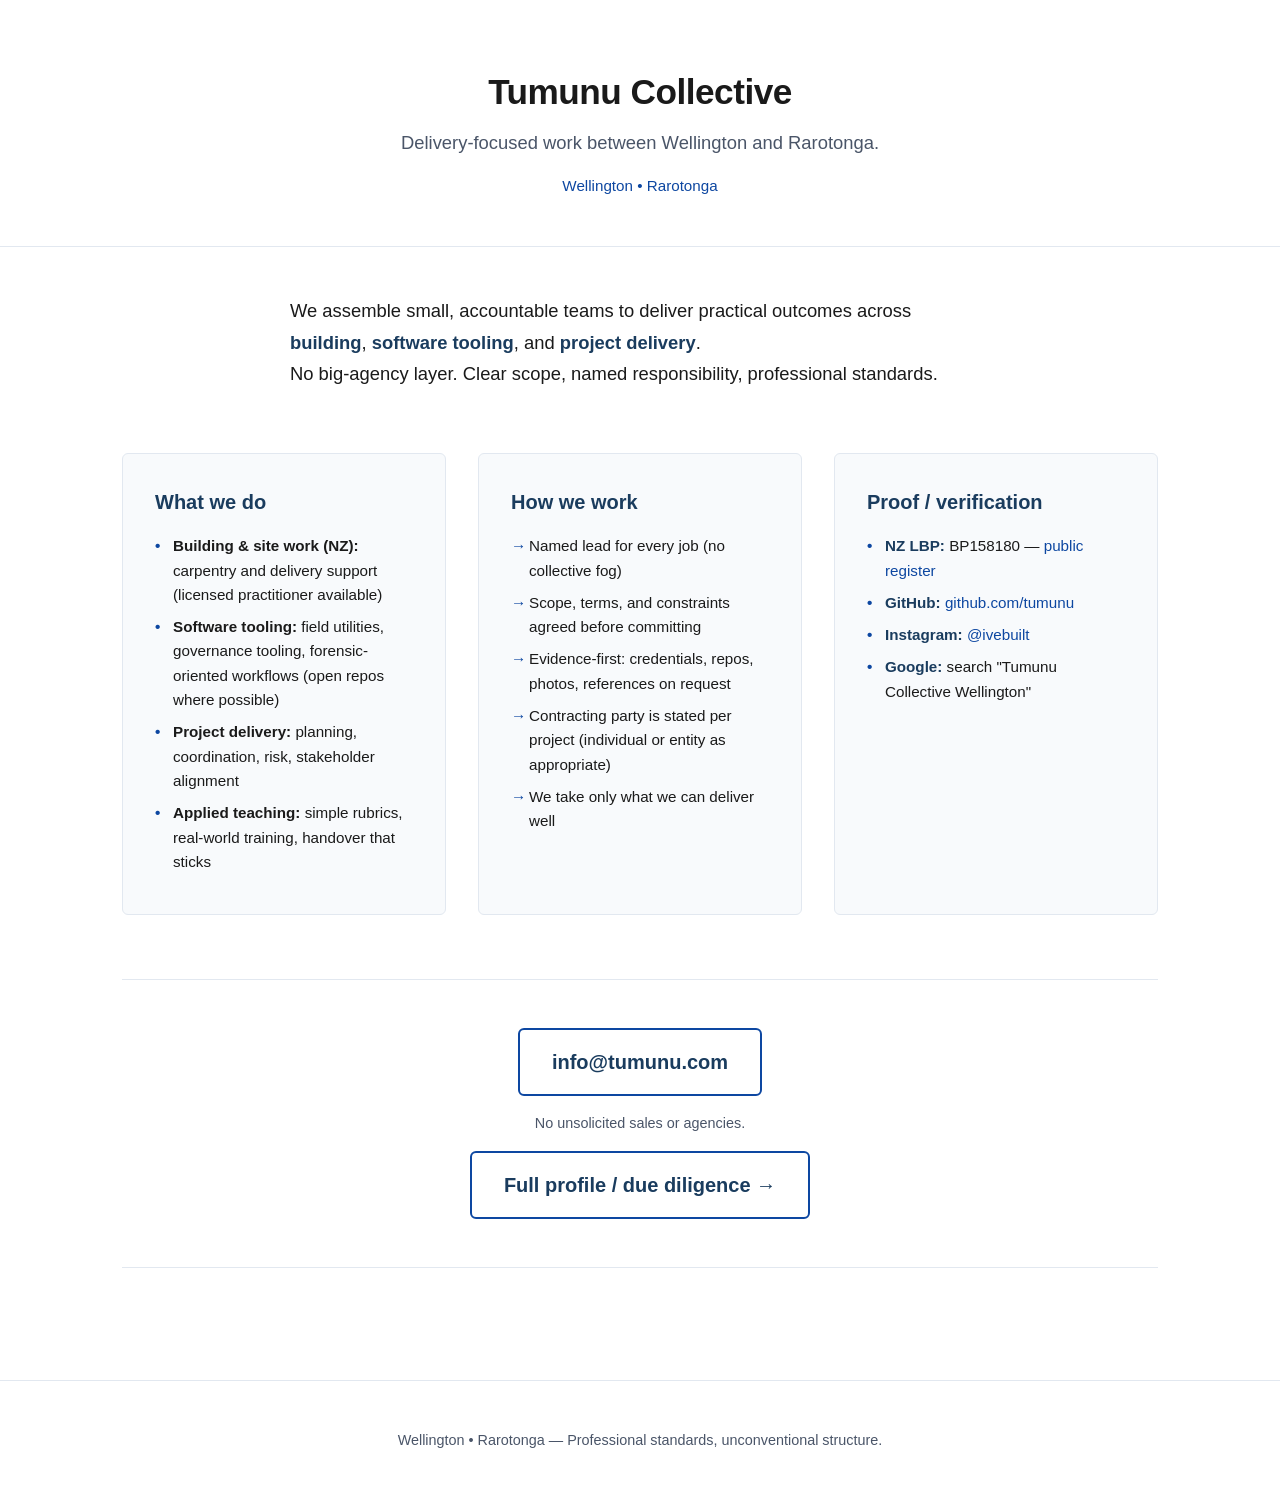
==== index.html @ dd03a4e1 "Update meta descriptions and styles in index.html" ====
<!DOCTYPE html>
<html lang="en">
<head>
    <meta charset="UTF-8">
    <meta name="viewport" content="width=device-width, initial-scale=1.0">
    <meta name="description" content="Tumunu Collective — delivery-focused work between Wellington and Rarotonga. Building, software tooling, project delivery.">
    <meta name="robots" content="index,follow">
    <link rel="canonical" href="https://tumunu.com/">
    <meta property="og:title" content="Tumunu Collective">
    <meta property="og:description" content="Delivery-focused work between Wellington and Rarotonga. Clear scope, named responsibility, professional standards.">
    <meta property="og:site_name" content="Tumunu Collective">
    <meta property="og:type" content="website">
    <meta property="og:url" content="https://tumunu.com/">
    <title>Tumunu Collective</title>
    <style>
        :root {
            --color-bg: #ffffff;
            --color-text: #1a1a1a;
            --color-muted: #4a5568;
            --color-primary: #0d47a1;
            --color-primary-dark: #1a3c5e;
            --color-border: #e2e8f0;
            --color-card: #f8fafc;
            --font-stack: 'Helvetica Neue', Helvetica, Arial, sans-serif;
            --spacing-xs: 0.5rem;
            --spacing-sm: 1rem;
            --spacing-md: 2rem;
            --spacing-lg: 3rem;
            --spacing-xl: 4rem;
            --max-width: 1100px;
            --radius: 6px;
            --shadow-sm: 0 1px 3px rgba(0,0,0,0.08);
        }
        * { box-sizing: border-box; margin: 0; padding: 0; }
        body {
            font-family: var(--font-stack);
            background: var(--color-bg);
            color: var(--color-text);
            line-height: 1.6;
            -webkit-font-smoothing: antialiased;
        }
        a { color: var(--color-primary); text-decoration: none; }
        a:hover { text-decoration: underline; }
        .skip-link {
            position: absolute; left: -9999px; top: auto;
            width: 1px; height: 1px; overflow: hidden;
        }
        .skip-link:focus {
            left: 16px; top: 16px; width: auto; height: auto;
            padding: 10px 12px; background: #fff; color: #000;
            z-index: 9999; border: 2px solid var(--color-primary);
            border-radius: 4px;
        }

        /* Header */
        header {
            padding: var(--spacing-xl) var(--spacing-md) var(--spacing-lg);
            text-align: center;
            border-bottom: 1px solid var(--color-border);
        }
        header h1 {
            font-size: 2.2rem;
            font-weight: 800;
            letter-spacing: -0.5px;
            margin-bottom: var(--spacing-xs);
        }
        header .tagline {
            font-size: 1.15rem;
            color: var(--color-muted);
            max-width: 600px;
            margin: 0 auto;
        }
        header .location {
            display: inline-block;
            margin-top: var(--spacing-sm);
            font-size: 0.95rem;
            color: var(--color-primary);
            font-weight: 500;
        }

        /* Main layout */
        main { max-width: var(--max-width); margin: 0 auto; padding: var(--spacing-lg) var(--spacing-md); }

        /* Hero statement */
        .hero-statement {
            max-width: 700px;
            margin: 0 auto var(--spacing-xl);
            font-size: 1.15rem;
            line-height: 1.7;
            color: var(--color-text);
        }
        .hero-statement strong { color: var(--color-primary-dark); }

        /* Three-column grid */
        .grid {
            display: grid;
            grid-template-columns: repeat(auto-fit, minmax(280px, 1fr));
            gap: var(--spacing-md);
            margin-bottom: var(--spacing-xl);
        }
        .card {
            background: var(--color-card);
            border: 1px solid var(--color-border);
            border-radius: var(--radius);
            padding: var(--spacing-md);
        }
        .card h3 {
            font-size: 1.25rem;
            font-weight: 700;
            margin-bottom: var(--spacing-sm);
            color: var(--color-primary-dark);
        }
        .card ul {
            list-style: none;
            padding: 0;
            margin: 0;
        }
        .card ul li {
            margin: var(--spacing-xs) 0;
            padding-left: 18px;
            position: relative;
            font-size: 0.95rem;
        }
        .card ul li:before {
            content: "•";
            position: absolute;
            left: 0;
            color: var(--color-primary);
            font-weight: 600;
        }
        .card ul.work li:before { content: "→"; }

        /* Contact CTA */
        .contact-cta {
            text-align: center;
            padding: var(--spacing-lg) 0;
            border-top: 1px solid var(--color-border);
            border-bottom: 1px solid var(--color-border);
            margin: var(--spacing-xl) 0;
        }
        .contact-cta a {
            display: inline-block;
            font-size: 1.25rem;
            font-weight: 700;
            color: var(--color-primary-dark);
            padding: var(--spacing-sm) var(--spacing-md);
            border: 2px solid var(--color-primary);
            border-radius: var(--radius);
        }
        .contact-cta a:hover {
            background: var(--color-primary);
            color: white;
            text-decoration: none;
        }
        .contact-note {
            display: block;
            margin-top: var(--spacing-sm);
            font-size: 0.9rem;
            color: var(--color-muted);
        }
        .secondary-cta {
            display: block;
            text-align: center;
            margin-top: var(--spacing-sm);
            font-size: 0.95rem;
        }

        /* Verification list */
        .verify-list {
            list-style: none;
            padding: 0;
            margin: 0;
        }
        .verify-list li {
            margin: var(--spacing-xs) 0;
            font-size: 0.95rem;
        }
        .verify-list strong { color: var(--color-primary-dark); }

        /* Footer */
        footer {
            text-align: center;
            padding: var(--spacing-lg) var(--spacing-md);
            font-size: 0.9rem;
            color: var(--color-muted);
            border-top: 1px solid var(--color-border);
        }

        /* Responsive */
        @media (max-width: 768px) {
            header h1 { font-size: 1.8rem; }
            header .tagline { font-size: 1.05rem; }
            .hero-statement { font-size: 1.05rem; }
            .grid { grid-template-columns: 1fr; }
        }
    </style>
</head>
<body>
    <a class="skip-link" href="#main">Skip to content</a>

    <header>
        <h1>Tumunu Collective</h1>
        <p class="tagline">Delivery-focused work between Wellington and Rarotonga.</p>
        <span class="location">Wellington • Rarotonga</span>
    </header>

    <main id="main">
        <p class="hero-statement">
            We assemble small, accountable teams to deliver practical outcomes across <strong>building</strong>, <strong>software tooling</strong>, and <strong>project delivery</strong>.<br>
            No big-agency layer. Clear scope, named responsibility, professional standards.
        </p>

        <div class="grid">
            <!-- What we do -->
            <div class="card">
                <h3>What we do</h3>
                <ul>
                    <li><strong>Building & site work (NZ):</strong> carpentry and delivery support (licensed practitioner available)</li>
                    <li><strong>Software tooling:</strong> field utilities, governance tooling, forensic-oriented workflows (open repos where possible)</li>
                    <li><strong>Project delivery:</strong> planning, coordination, risk, stakeholder alignment</li>
                    <li><strong>Applied teaching:</strong> simple rubrics, real-world training, handover that sticks</li>
                </ul>
            </div>

            <!-- How we work -->
            <div class="card">
                <h3>How we work</h3>
                <ul class="work">
                    <li>Named lead for every job (no collective fog)</li>
                    <li>Scope, terms, and constraints agreed before committing</li>
                    <li>Evidence-first: credentials, repos, photos, references on request</li>
                    <li>Contracting party is stated per project (individual or entity as appropriate)</li>
                    <li>We take only what we can deliver well</li>
                </ul>
            </div>

            <!-- Proof & contact -->
            <div class="card">
                <h3>Proof / verification</h3>
                <ul class="verify-list">
                    <li><strong>NZ LBP:</strong> BP158180 — <a href="https://kete-lbp.mbie.govt.nz/advanced-building-practitioner-search/" target="_blank" rel="noopener">public register</a></li>
                    <li><strong>GitHub:</strong> <a href="https://github.com/tumunu" target="_blank" rel="noopener">github.com/tumunu</a></li>
                    <li><strong>Instagram:</strong> <a href="https://www.instagram.com/ivebuilt/" target="_blank" rel="noopener">@ivebuilt</a></li>
                    <li><strong>Google:</strong> search "Tumunu Collective Wellington"</li>
                </ul>
            </div>
        </div>

        <div class="contact-cta">
            <a href="mailto:info@tumunu.com">info@tumunu.com</a>
            <span class="contact-note">No unsolicited sales or agencies.</span>
            <a href="/about.html" class="secondary-cta">Full profile / due diligence →</a>
        </div>
    </main>

    <footer>
        Wellington • Rarotonga — Professional standards, unconventional structure.
    </footer>

    <script>
        // Smooth scroll for anchor links
        document.querySelectorAll('a[href^="#"]').forEach(anchor => {
            anchor.addEventListener('click', function(e) {
                const target = document.querySelector(this.getAttribute('href'));
                if (target) {
                    e.preventDefault();
                    target.scrollIntoView({ behavior: 'smooth', block: 'start' });
                }
            });
        });
    </script>
</body>
</html>
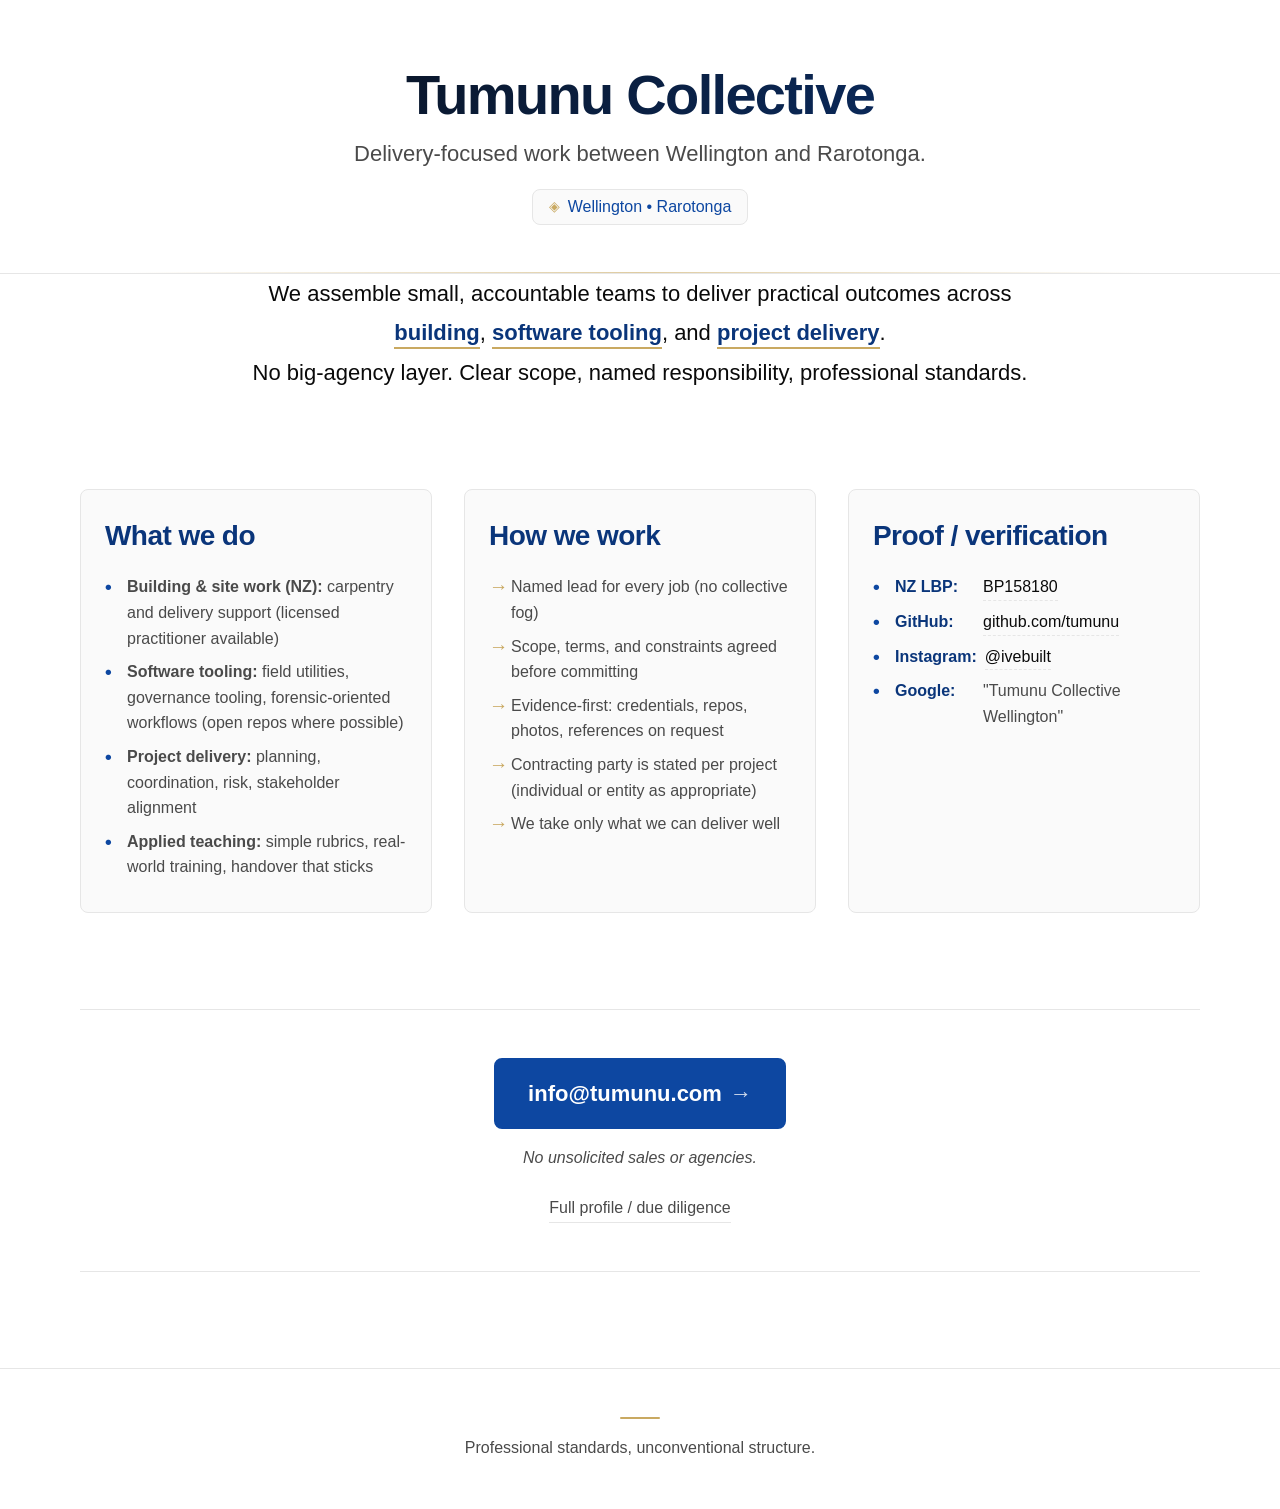
==== commit 6df91acc: "Refactor index.html for styling and accessibility Updated meta tags, CSS variables, and HTML structu" ====
--- a/index.html
+++ b/index.html
@@ -3,112 +3,206 @@
 <head>
     <meta charset="UTF-8">
     <meta name="viewport" content="width=device-width, initial-scale=1.0">
-    <meta name="description" content="Tumunu Collective — delivery-focused work between Wellington and Rarotonga. Building, software tooling, project delivery.">
-    <meta name="robots" content="index,follow">
-    <link rel="canonical" href="https://tumunu.com/">
-    <meta property="og:title" content="Tumunu Collective">
-    <meta property="og:description" content="Delivery-focused work between Wellington and Rarotonga. Clear scope, named responsibility, professional standards.">
-    <meta property="og:site_name" content="Tumunu Collective">
-    <meta property="og:type" content="website">
-    <meta property="og:url" content="https://tumunu.com/">
+    <meta name="description" content="Tumunu Collective — delivery-focused work between Wellington and Rarotonga.">
     <title>Tumunu Collective</title>
     <style>
+        /* --- PREMIUM CSS VARIABLES --- */
         :root {
+            /* Color system */
             --color-bg: #ffffff;
-            --color-text: #1a1a1a;
-            --color-muted: #4a5568;
+            --color-text: #0a0a0a;
+            --color-muted: #4a4a4a;
             --color-primary: #0d47a1;
-            --color-primary-dark: #1a3c5e;
-            --color-border: #e2e8f0;
-            --color-card: #f8fafc;
-            --font-stack: 'Helvetica Neue', Helvetica, Arial, sans-serif;
-            --spacing-xs: 0.5rem;
-            --spacing-sm: 1rem;
-            --spacing-md: 2rem;
-            --spacing-lg: 3rem;
-            --spacing-xl: 4rem;
-            --max-width: 1100px;
-            --radius: 6px;
-            --shadow-sm: 0 1px 3px rgba(0,0,0,0.08);
-        }
-        * { box-sizing: border-box; margin: 0; padding: 0; }
+            --color-primary-dark: #0a357a;
+            --color-border: #e6e6e6;
+            --color-card: #fafafa;
+            --color-accent: #c9a961; /* Subtle gold for premium accent */
+            
+            /* Typography */
+            --font-sans: -apple-system, BlinkMacSystemFont, 'Segoe UI', Roboto, 'Helvetica Neue', Arial, sans-serif;
+            --font-mono: 'SF Mono', 'Menlo', 'Monaco', 'Courier New', monospace;
+            --text-xs: clamp(0.75rem, 0.7rem + 0.25vw, 0.875rem);
+            --text-sm: clamp(0.875rem, 0.8rem + 0.375vw, 1rem);
+            --text-base: clamp(1rem, 0.9rem + 0.5vw, 1.125rem);
+            --text-lg: clamp(1.125rem, 1rem + 0.75vw, 1.375rem);
+            --text-xl: clamp(1.375rem, 1.2rem + 1vw, 1.75rem);
+            --text-2xl: clamp(1.75rem, 1.5rem + 1.5vw, 2.5rem);
+            --text-3xl: clamp(2.5rem, 2rem + 2.5vw, 3.5rem);
+            --leading-tight: 1.1;
+            --leading-base: 1.6;
+            --leading-loose: 1.8;
+            
+            /* Spacing & layout */
+            --space-1: 0.25rem;
+            --space-2: 0.5rem;
+            --space-3: 1rem;
+            --space-4: 1.5rem;
+            --space-5: 2rem;
+            --space-6: 3rem;
+            --space-7: 4rem;
+            --space-8: 6rem;
+            --container: min(90vw, 1200px);
+            --radius-sm: 4px;
+            --radius-md: 8px;
+            --radius-lg: 16px;
+            
+            /* Motion */
+            --ease-out: cubic-bezier(0.215, 0.61, 0.355, 1);
+            --duration-fast: 150ms;
+            --duration-base: 300ms;
+            
+            /* Shadows */
+            --shadow-sm: 0 1px 2px rgba(0,0,0,0.04);
+            --shadow-md: 0 4px 12px rgba(0,0,0,0.06);
+            --shadow-lg: 0 12px 32px rgba(0,0,0,0.08);
+        }
+
+        /* --- RESET & BASE --- */
+        *, *::before, *::after { box-sizing: border-box; margin: 0; padding: 0; }
+        html { scroll-behavior: smooth; }
         body {
-            font-family: var(--font-stack);
+            font-family: var(--font-sans);
             background: var(--color-bg);
             color: var(--color-text);
-            line-height: 1.6;
+            font-size: var(--text-base);
+            line-height: var(--leading-base);
             -webkit-font-smoothing: antialiased;
-        }
-        a { color: var(--color-primary); text-decoration: none; }
-        a:hover { text-decoration: underline; }
+            -moz-osx-font-smoothing: grayscale;
+            text-rendering: optimizeLegibility;
+        }
+        ::selection { background: var(--color-primary); color: white; }
+        a { color: var(--color-primary); text-decoration: none; transition: color var(--duration-fast) var(--ease-out); }
+        a:hover { color: var(--color-primary-dark); }
+        img { max-width: 100%; height: auto; display: block; }
+
+        /* --- ACCESSIBILITY --- */
         .skip-link {
             position: absolute; left: -9999px; top: auto;
             width: 1px; height: 1px; overflow: hidden;
         }
         .skip-link:focus {
-            left: 16px; top: 16px; width: auto; height: auto;
-            padding: 10px 12px; background: #fff; color: #000;
-            z-index: 9999; border: 2px solid var(--color-primary);
-            border-radius: 4px;
-        }
-
-        /* Header */
-        header {
-            padding: var(--spacing-xl) var(--spacing-md) var(--spacing-lg);
+            left: var(--space-3); top: var(--space-3);
+            width: auto; height: auto;
+            padding: var(--space-2) var(--space-3);
+            background: var(--color-text); color: var(--color-bg);
+            z-index: 9999; border-radius: var(--radius-sm);
+            font-weight: 600;
+        }
+
+        /* --- HEADER / HERO --- */
+        .site-header {
+            padding: var(--space-7) var(--space-3) var(--space-6);
             text-align: center;
             border-bottom: 1px solid var(--color-border);
-        }
-        header h1 {
-            font-size: 2.2rem;
+            position: relative;
+            overflow: hidden;
+        }
+        .site-header::after {
+            content: "";
+            position: absolute;
+            bottom: 0; left: 50%;
+            transform: translateX(-50%);
+            width: 80%; height: 1px;
+            background: linear-gradient(90deg, transparent, var(--color-accent), transparent);
+            opacity: 0.6;
+        }
+        .brand-name {
+            font-size: var(--text-3xl);
             font-weight: 800;
-            letter-spacing: -0.5px;
-            margin-bottom: var(--spacing-xs);
-        }
-        header .tagline {
-            font-size: 1.15rem;
+            letter-spacing: -0.03em;
+            line-height: var(--leading-tight);
+            margin-bottom: var(--space-2);
+            background: linear-gradient(135deg, var(--color-text) 0%, var(--color-primary-dark) 100%);
+            -webkit-background-clip: text;
+            -webkit-text-fill-color: transparent;
+            background-clip: text;
+        }
+        .brand-tagline {
+            font-size: var(--text-lg);
             color: var(--color-muted);
-            max-width: 600px;
+            max-width: 54ch;
+            margin: 0 auto var(--space-3);
+            line-height: var(--leading-loose);
+        }
+        .brand-location {
+            display: inline-flex;
+            align-items: center;
+            gap: var(--space-2);
+            font-size: var(--text-sm);
+            font-weight: 500;
+            color: var(--color-primary);
+            padding: var(--space-1) var(--space-3);
+            background: var(--color-card);
+            border: 1px solid var(--color-border);
+            border-radius: var(--radius-md);
+        }
+        .brand-location::before {
+            content: "◈";
+            color: var(--color-accent);
+            font-size: 0.9em;
+        }
+
+        /* --- MAIN CONTENT --- */
+        .container {
+            max-width: var(--container);
             margin: 0 auto;
-        }
-        header .location {
-            display: inline-block;
-            margin-top: var(--spacing-sm);
-            font-size: 0.95rem;
-            color: var(--color-primary);
-            font-weight: 500;
-        }
-
-        /* Main layout */
-        main { max-width: var(--max-width); margin: 0 auto; padding: var(--spacing-lg) var(--spacing-md); }
+            padding: 0 var(--space-3);
+        }
+        main { padding: var(--space-7) 0; }
 
         /* Hero statement */
         .hero-statement {
-            max-width: 700px;
-            margin: 0 auto var(--spacing-xl);
-            font-size: 1.15rem;
-            line-height: 1.7;
+            max-width: 65ch;
+            margin: 0 auto var(--space-8);
+            font-size: var(--text-lg);
+            line-height: var(--leading-loose);
+            text-align: center;
             color: var(--color-text);
         }
-        .hero-statement strong { color: var(--color-primary-dark); }
+        .hero-statement strong {
+            color: var(--color-primary-dark);
+            font-weight: 700;
+            border-bottom: 2px solid var(--color-accent);
+            padding-bottom: 2px;
+        }
 
         /* Three-column grid */
         .grid {
             display: grid;
             grid-template-columns: repeat(auto-fit, minmax(280px, 1fr));
-            gap: var(--spacing-md);
-            margin-bottom: var(--spacing-xl);
+            gap: var(--space-5);
+            margin-bottom: var(--space-8);
         }
         .card {
             background: var(--color-card);
             border: 1px solid var(--color-border);
-            border-radius: var(--radius);
-            padding: var(--spacing-md);
-        }
+            border-radius: var(--radius-md);
+            padding: var(--space-4);
+            transition: transform var(--duration-base) var(--ease-out), box-shadow var(--duration-base) var(--ease-out);
+            position: relative;
+            overflow: hidden;
+        }
+        .card::before {
+            content: "";
+            position: absolute;
+            top: 0; left: 0; right: 0;
+            height: 3px;
+            background: linear-gradient(90deg, var(--color-primary), var(--color-accent));
+            opacity: 0;
+            transition: opacity var(--duration-fast) var(--ease-out);
+        }
+        .card:hover {
+            transform: translateY(-4px);
+            box-shadow: var(--shadow-lg);
+            border-color: var(--color-primary);
+        }
+        .card:hover::before { opacity: 1; }
         .card h3 {
-            font-size: 1.25rem;
+            font-size: var(--text-xl);
             font-weight: 700;
-            margin-bottom: var(--spacing-sm);
+            margin-bottom: var(--space-3);
             color: var(--color-primary-dark);
+            letter-spacing: -0.02em;
         }
         .card ul {
             list-style: none;
@@ -116,10 +210,11 @@
             margin: 0;
         }
         .card ul li {
-            margin: var(--spacing-xs) 0;
-            padding-left: 18px;
+            margin: var(--space-2) 0;
+            padding-left: 22px;
             position: relative;
-            font-size: 0.95rem;
+            font-size: var(--text-sm);
+            color: var(--color-muted);
         }
         .card ul li:before {
             content: "•";
@@ -127,43 +222,10 @@
             left: 0;
             color: var(--color-primary);
             font-weight: 600;
-        }
-        .card ul.work li:before { content: "→"; }
-
-        /* Contact CTA */
-        .contact-cta {
-            text-align: center;
-            padding: var(--spacing-lg) 0;
-            border-top: 1px solid var(--color-border);
-            border-bottom: 1px solid var(--color-border);
-            margin: var(--spacing-xl) 0;
-        }
-        .contact-cta a {
-            display: inline-block;
-            font-size: 1.25rem;
-            font-weight: 700;
-            color: var(--color-primary-dark);
-            padding: var(--spacing-sm) var(--spacing-md);
-            border: 2px solid var(--color-primary);
-            border-radius: var(--radius);
-        }
-        .contact-cta a:hover {
-            background: var(--color-primary);
-            color: white;
-            text-decoration: none;
-        }
-        .contact-note {
-            display: block;
-            margin-top: var(--spacing-sm);
-            font-size: 0.9rem;
-            color: var(--color-muted);
-        }
-        .secondary-cta {
-            display: block;
-            text-align: center;
-            margin-top: var(--spacing-sm);
-            font-size: 0.95rem;
-        }
+            font-size: 1.2em;
+            top: -2px;
+        }
+        .card ul.work li:before { content: "→"; color: var(--color-accent); }
 
         /* Verification list */
         .verify-list {
@@ -172,39 +234,134 @@
             margin: 0;
         }
         .verify-list li {
-            margin: var(--spacing-xs) 0;
-            font-size: 0.95rem;
-        }
-        .verify-list strong { color: var(--color-primary-dark); }
+            margin: var(--space-2) 0;
+            font-size: var(--text-sm);
+            display: flex;
+            align-items: baseline;
+            gap: var(--space-2);
+        }
+        .verify-list strong {
+            color: var(--color-primary-dark);
+            font-weight: 600;
+            min-width: 80px;
+        }
+        .verify-list a {
+            color: var(--color-text);
+            border-bottom: 1px dashed var(--color-border);
+        }
+        .verify-list a:hover {
+            border-bottom-style: solid;
+            color: var(--color-primary);
+        }
+
+        /* Contact CTA */
+        .contact-cta {
+            text-align: center;
+            padding: var(--space-6) 0;
+            border-top: 1px solid var(--color-border);
+            border-bottom: 1px solid var(--color-border);
+            margin: var(--space-8) 0;
+        }
+        .contact-cta a.primary {
+            display: inline-flex;
+            align-items: center;
+            gap: var(--space-2);
+            font-size: var(--text-lg);
+            font-weight: 700;
+            color: var(--color-bg);
+            background: var(--color-primary);
+            padding: var(--space-3) var(--space-5);
+            border-radius: var(--radius-md);
+            border: 2px solid var(--color-primary);
+            transition: all var(--duration-base) var(--ease-out);
+        }
+        .contact-cta a.primary:hover {
+            background: var(--color-primary-dark);
+            border-color: var(--color-primary-dark);
+            transform: translateY(-2px);
+            box-shadow: var(--shadow-md);
+            text-decoration: none;
+        }
+        .contact-cta a.primary::after {
+            content: "→";
+            font-weight: 300;
+            opacity: 0.8;
+            transition: transform var(--duration-fast) var(--ease-out);
+        }
+        .contact-cta a.primary:hover::after {
+            transform: translateX(4px);
+        }
+        .contact-note {
+            display: block;
+            margin-top: var(--space-3);
+            font-size: var(--text-sm);
+            color: var(--color-muted);
+            font-style: italic;
+        }
+        .secondary-cta {
+            display: inline-block;
+            margin-top: var(--space-4);
+            font-size: var(--text-sm);
+            color: var(--color-muted);
+            border-bottom: 1px solid var(--color-border);
+            padding-bottom: 2px;
+            transition: all var(--duration-fast) var(--ease-out);
+        }
+        .secondary-cta:hover {
+            color: var(--color-primary);
+            border-bottom-color: var(--color-primary);
+        }
 
         /* Footer */
-        footer {
+        .site-footer {
             text-align: center;
-            padding: var(--spacing-lg) var(--spacing-md);
-            font-size: 0.9rem;
+            padding: var(--space-6) var(--space-3);
+            font-size: var(--text-sm);
             color: var(--color-muted);
             border-top: 1px solid var(--color-border);
         }
-
-        /* Responsive */
+        .site-footer::before {
+            content: "";
+            display: block;
+            width: 40px; height: 2px;
+            background: var(--color-accent);
+            margin: 0 auto var(--space-3);
+            border-radius: 1px;
+        }
+
+        /* --- RESPONSIVE REFINEMENTS --- */
         @media (max-width: 768px) {
-            header h1 { font-size: 1.8rem; }
-            header .tagline { font-size: 1.05rem; }
-            .hero-statement { font-size: 1.05rem; }
+            :root {
+                --text-3xl: clamp(2rem, 1.8rem + 1vw, 2.75rem);
+                --text-2xl: clamp(1.5rem, 1.3rem + 1vw, 2rem);
+            }
+            .brand-name { font-size: var(--text-2xl); }
+            .hero-statement { font-size: var(--text-base); }
             .grid { grid-template-columns: 1fr; }
+            .card { padding: var(--space-3); }
+        }
+
+        /* --- REDUCED MOTION --- */
+        @media (prefers-reduced-motion: reduce) {
+            *, *::before, *::after {
+                animation-duration: 0.01ms !important;
+                animation-iteration-count: 1 !important;
+                transition-duration: 0.01ms !important;
+            }
+            html { scroll-behavior: auto; }
         }
     </style>
 </head>
 <body>
     <a class="skip-link" href="#main">Skip to content</a>
 
-    <header>
-        <h1>Tumunu Collective</h1>
-        <p class="tagline">Delivery-focused work between Wellington and Rarotonga.</p>
-        <span class="location">Wellington • Rarotonga</span>
+    <header class="site-header">
+        <h1 class="brand-name">Tumunu Collective</h1>
+        <p class="brand-tagline">Delivery-focused work between Wellington and Rarotonga.</p>
+        <span class="brand-location">Wellington • Rarotonga</span>
     </header>
 
-    <main id="main">
+    <main id="main" class="container">
         <p class="hero-statement">
             We assemble small, accountable teams to deliver practical outcomes across <strong>building</strong>, <strong>software tooling</strong>, and <strong>project delivery</strong>.<br>
             No big-agency layer. Clear scope, named responsibility, professional standards.
@@ -212,7 +369,7 @@
 
         <div class="grid">
             <!-- What we do -->
-            <div class="card">
+            <article class="card">
                 <h3>What we do</h3>
                 <ul>
                     <li><strong>Building & site work (NZ):</strong> carpentry and delivery support (licensed practitioner available)</li>
@@ -220,10 +377,10 @@
                     <li><strong>Project delivery:</strong> planning, coordination, risk, stakeholder alignment</li>
                     <li><strong>Applied teaching:</strong> simple rubrics, real-world training, handover that sticks</li>
                 </ul>
-            </div>
+            </article>
 
             <!-- How we work -->
-            <div class="card">
+            <article class="card">
                 <h3>How we work</h3>
                 <ul class="work">
                     <li>Named lead for every job (no collective fog)</li>
@@ -232,39 +389,41 @@
                     <li>Contracting party is stated per project (individual or entity as appropriate)</li>
                     <li>We take only what we can deliver well</li>
                 </ul>
-            </div>
+            </article>
 
             <!-- Proof & contact -->
-            <div class="card">
+            <article class="card">
                 <h3>Proof / verification</h3>
                 <ul class="verify-list">
-                    <li><strong>NZ LBP:</strong> BP158180 — <a href="https://kete-lbp.mbie.govt.nz/advanced-building-practitioner-search/" target="_blank" rel="noopener">public register</a></li>
+                    <li><strong>NZ LBP:</strong> <a href="https://kete-lbp.mbie.govt.nz/advanced-building-practitioner-search/" target="_blank" rel="noopener">BP158180</a></li>
                     <li><strong>GitHub:</strong> <a href="https://github.com/tumunu" target="_blank" rel="noopener">github.com/tumunu</a></li>
                     <li><strong>Instagram:</strong> <a href="https://www.instagram.com/ivebuilt/" target="_blank" rel="noopener">@ivebuilt</a></li>
-                    <li><strong>Google:</strong> search "Tumunu Collective Wellington"</li>
+                    <li><strong>Google:</strong> "Tumunu Collective Wellington"</li>
                 </ul>
-            </div>
+            </article>
         </div>
 
         <div class="contact-cta">
-            <a href="mailto:info@tumunu.com">info@tumunu.com</a>
+            <a href="mailto:info@tumunu.com" class="primary">info@tumunu.com</a>
             <span class="contact-note">No unsolicited sales or agencies.</span>
-            <a href="/about.html" class="secondary-cta">Full profile / due diligence →</a>
+            <a href="/about.html" class="secondary-cta">Full profile / due diligence</a>
         </div>
     </main>
 
-    <footer>
-        Wellington • Rarotonga — Professional standards, unconventional structure.
+    <footer class="site-footer">
+        Professional standards, unconventional structure.
     </footer>
 
     <script>
-        // Smooth scroll for anchor links
+        // Smooth scroll + focus management
         document.querySelectorAll('a[href^="#"]').forEach(anchor => {
             anchor.addEventListener('click', function(e) {
                 const target = document.querySelector(this.getAttribute('href'));
                 if (target) {
                     e.preventDefault();
                     target.scrollIntoView({ behavior: 'smooth', block: 'start' });
+                    target.setAttribute('tabindex', '-1');
+                    target.focus();
                 }
             });
         });
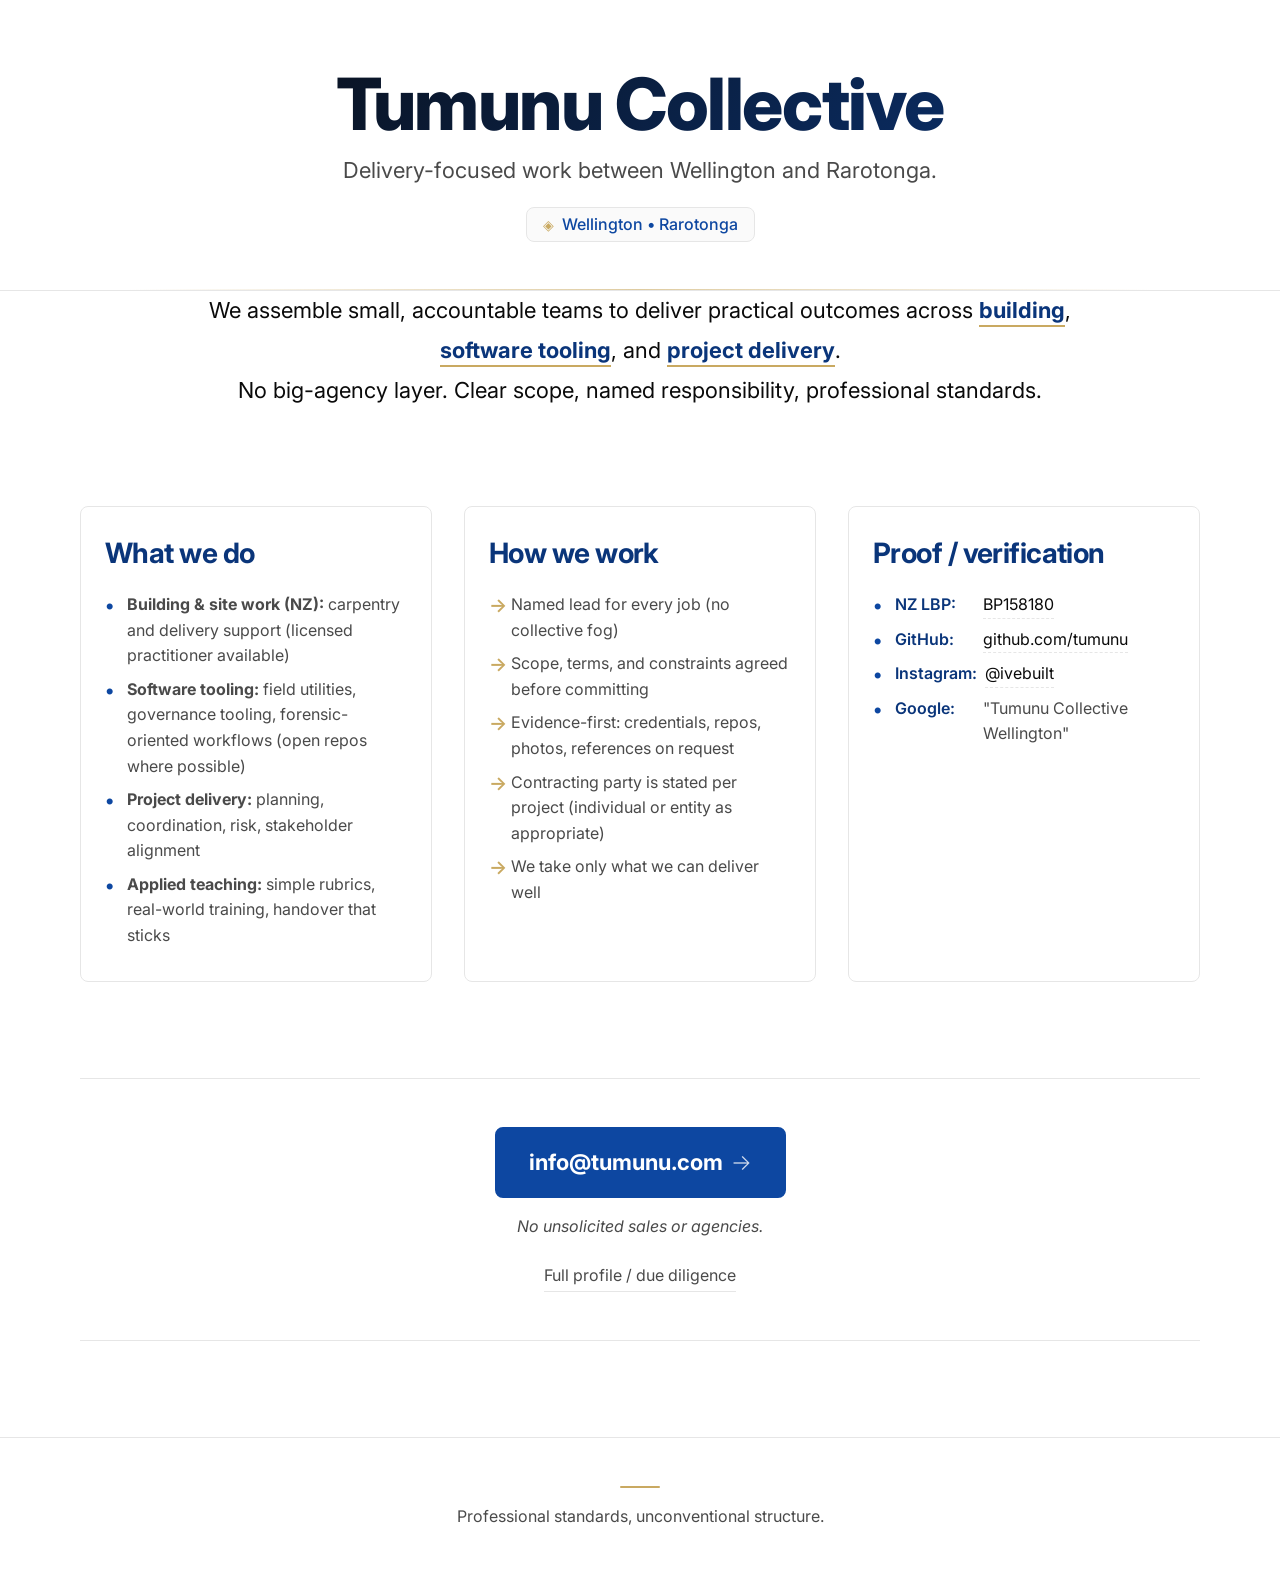
==== commit 976a80bc: "Enhance index.html with meta tags and styles" ====
--- a/index.html
+++ b/index.html
@@ -3,24 +3,42 @@
 <head>
     <meta charset="UTF-8">
     <meta name="viewport" content="width=device-width, initial-scale=1.0">
-    <meta name="description" content="Tumunu Collective — delivery-focused work between Wellington and Rarotonga.">
+    <meta name="description" content="Tumunu Collective — delivery-focused work between Wellington and Rarotonga. Building, software tooling, project delivery.">
+    <meta name="robots" content="index,follow">
+    <link rel="canonical" href="https://tumunu.com/">
+    <meta property="og:title" content="Tumunu Collective">
+    <meta property="og:description" content="Clear scope. Clean delivery. Professional standards, unconventional structure.">
+    <meta property="og:site_name" content="Tumunu Collective">
+    <meta property="og:type" content="website">
+    <meta property="og:url" content="https://tumunu.com/">
+    <meta property="og:image" content="https://tumunu.com/og-image.jpg">
     <title>Tumunu Collective</title>
+    
+    <!-- Premium Fonts (Google Fonts CDN - reliable, fast) -->
+    <link rel="preconnect" href="https://fonts.googleapis.com">
+    <link rel="preconnect" href="https://fonts.gstatic.com" crossorigin>
+    <link href="https://fonts.googleapis.com/css2?family=Inter:wght@400;500;600;700;800&family=Roboto+Mono:wght@400;500&display=swap" rel="stylesheet">
+    
     <style>
-        /* --- PREMIUM CSS VARIABLES --- */
+        /* --- PREMIUM DESIGN SYSTEM --- */
         :root {
-            /* Color system */
+            /* Color palette - sophisticated, professional */
             --color-bg: #ffffff;
+            --color-bg-alt: #fafafa;
             --color-text: #0a0a0a;
-            --color-muted: #4a4a4a;
+            --color-text-muted: #4a4a4a;
             --color-primary: #0d47a1;
             --color-primary-dark: #0a357a;
+            --color-primary-light: #1976d2;
+            --color-accent: #c9a961; /* Subtle gold - premium accent */
             --color-border: #e6e6e6;
-            --color-card: #fafafa;
-            --color-accent: #c9a961; /* Subtle gold for premium accent */
-            
-            /* Typography */
-            --font-sans: -apple-system, BlinkMacSystemFont, 'Segoe UI', Roboto, 'Helvetica Neue', Arial, sans-serif;
-            --font-mono: 'SF Mono', 'Menlo', 'Monaco', 'Courier New', monospace;
+            --color-border-focus: #0d47a1;
+            --color-card: #ffffff;
+            --color-success: #2e7d32;
+            
+            /* Typography - fluid, editorial */
+            --font-sans: 'Inter', -apple-system, BlinkMacSystemFont, 'Segoe UI', Roboto, sans-serif;
+            --font-mono: 'Roboto Mono', monospace;
             --text-xs: clamp(0.75rem, 0.7rem + 0.25vw, 0.875rem);
             --text-sm: clamp(0.875rem, 0.8rem + 0.375vw, 1rem);
             --text-base: clamp(1rem, 0.9rem + 0.5vw, 1.125rem);
@@ -28,11 +46,14 @@
             --text-xl: clamp(1.375rem, 1.2rem + 1vw, 1.75rem);
             --text-2xl: clamp(1.75rem, 1.5rem + 1.5vw, 2.5rem);
             --text-3xl: clamp(2.5rem, 2rem + 2.5vw, 3.5rem);
+            --text-display: clamp(3rem, 2.5rem + 3vw, 4.5rem);
             --leading-tight: 1.1;
             --leading-base: 1.6;
             --leading-loose: 1.8;
-            
-            /* Spacing & layout */
+            --tracking-tight: -0.02em;
+            --tracking-normal: 0;
+            
+            /* Spacing - intentional rhythm */
             --space-1: 0.25rem;
             --space-2: 0.5rem;
             --space-3: 1rem;
@@ -41,22 +62,54 @@
             --space-6: 3rem;
             --space-7: 4rem;
             --space-8: 6rem;
+            --space-9: 8rem;
             --container: min(90vw, 1200px);
+            
+            /* Borders & radius */
             --radius-sm: 4px;
             --radius-md: 8px;
             --radius-lg: 16px;
-            
-            /* Motion */
-            --ease-out: cubic-bezier(0.215, 0.61, 0.355, 1);
-            --duration-fast: 150ms;
-            --duration-base: 300ms;
-            
-            /* Shadows */
+            --radius-xl: 24px;
+            --border-width: 1px;
+            
+            /* Shadows - layered, subtle */
             --shadow-sm: 0 1px 2px rgba(0,0,0,0.04);
             --shadow-md: 0 4px 12px rgba(0,0,0,0.06);
             --shadow-lg: 0 12px 32px rgba(0,0,0,0.08);
-        }
-
+            --shadow-xl: 0 24px 64px rgba(0,0,0,0.12);
+            --shadow-inset: inset 0 1px 0 rgba(255,255,255,0.1);
+            
+            /* Motion - purposeful, refined */
+            --ease-out: cubic-bezier(0.215, 0.61, 0.355, 1);
+            --ease-in-out: cubic-bezier(0.645, 0.045, 0.355, 1);
+            --duration-fast: 150ms;
+            --duration-base: 300ms;
+            --duration-slow: 500ms;
+            
+            /* Z-index layers */
+            --z-base: 1;
+            --z-overlay: 10;
+            --z-modal: 100;
+            --z-dropdown: 1000;
+        }
+        
+        @media (prefers-color-scheme: dark) {
+            :root {
+                --color-bg: #0a0a0a;
+                --color-bg-alt: #111111;
+                --color-text: #f5f5f5;
+                --color-text-muted: #a0a0a0;
+                --color-primary: #42a5f5;
+                --color-primary-dark: #1976d2;
+                --color-primary-light: #90caf9;
+                --color-border: #2a2a2a;
+                --color-card: #141414;
+                --shadow-sm: 0 1px 2px rgba(0,0,0,0.4);
+                --shadow-md: 0 4px 12px rgba(0,0,0,0.5);
+                --shadow-lg: 0 12px 32px rgba(0,0,0,0.6);
+            }
+        }
+        
         /* --- RESET & BASE --- */
         *, *::before, *::after { box-sizing: border-box; margin: 0; padding: 0; }
         html { scroll-behavior: smooth; }
@@ -69,12 +122,16 @@
             -webkit-font-smoothing: antialiased;
             -moz-osx-font-smoothing: grayscale;
             text-rendering: optimizeLegibility;
+            overflow-x: hidden;
         }
         ::selection { background: var(--color-primary); color: white; }
         a { color: var(--color-primary); text-decoration: none; transition: color var(--duration-fast) var(--ease-out); }
         a:hover { color: var(--color-primary-dark); }
-        img { max-width: 100%; height: auto; display: block; }
-
+        a:focus-visible { outline: 2px solid var(--color-border-focus); outline-offset: 2px; }
+        img, picture, video, canvas, svg { display: block; max-width: 100%; height: auto; }
+        input, button, textarea, select { font: inherit; }
+        button { cursor: pointer; border: none; background: none; }
+        
         /* --- ACCESSIBILITY --- */
         .skip-link {
             position: absolute; left: -9999px; top: auto;
@@ -85,10 +142,24 @@
             width: auto; height: auto;
             padding: var(--space-2) var(--space-3);
             background: var(--color-text); color: var(--color-bg);
-            z-index: 9999; border-radius: var(--radius-sm);
-            font-weight: 600;
-        }
-
+            z-index: var(--z-modal); border-radius: var(--radius-sm);
+            font-weight: 600; font-size: var(--text-sm);
+        }
+        [hidden] { display: none !important; }
+        
+        /* --- LAYOUT --- */
+        .container {
+            max-width: var(--container);
+            margin: 0 auto;
+            padding: 0 var(--space-3);
+        }
+        .section {
+            padding: var(--space-7) 0;
+        }
+        @media (min-width: 768px) {
+            .section { padding: var(--space-8) 0; }
+        }
+        
         /* --- HEADER / HERO --- */
         .site-header {
             padding: var(--space-7) var(--space-3) var(--space-6);
@@ -107,22 +178,28 @@
             opacity: 0.6;
         }
         .brand-name {
-            font-size: var(--text-3xl);
+            font-size: var(--text-display);
             font-weight: 800;
-            letter-spacing: -0.03em;
+            letter-spacing: var(--tracking-tight);
             line-height: var(--leading-tight);
             margin-bottom: var(--space-2);
             background: linear-gradient(135deg, var(--color-text) 0%, var(--color-primary-dark) 100%);
             -webkit-background-clip: text;
             -webkit-text-fill-color: transparent;
             background-clip: text;
+            animation: fadeInUp var(--duration-slow) var(--ease-out);
+        }
+        @keyframes fadeInUp {
+            from { opacity: 0; transform: translateY(20px); }
+            to { opacity: 1; transform: translateY(0); }
         }
         .brand-tagline {
             font-size: var(--text-lg);
-            color: var(--color-muted);
+            color: var(--color-text-muted);
             max-width: 54ch;
             margin: 0 auto var(--space-3);
             line-height: var(--leading-loose);
+            animation: fadeInUp var(--duration-slow) var(--ease-out) var(--duration-fast) both;
         }
         .brand-location {
             display: inline-flex;
@@ -132,25 +209,18 @@
             font-weight: 500;
             color: var(--color-primary);
             padding: var(--space-1) var(--space-3);
-            background: var(--color-card);
+            background: var(--color-bg-alt);
             border: 1px solid var(--color-border);
             border-radius: var(--radius-md);
+            animation: fadeInUp var(--duration-slow) var(--ease-out) calc(var(--duration-fast) * 2) both;
         }
         .brand-location::before {
             content: "◈";
             color: var(--color-accent);
             font-size: 0.9em;
         }
-
-        /* --- MAIN CONTENT --- */
-        .container {
-            max-width: var(--container);
-            margin: 0 auto;
-            padding: 0 var(--space-3);
-        }
-        main { padding: var(--space-7) 0; }
-
-        /* Hero statement */
+        
+        /* --- HERO STATEMENT --- */
         .hero-statement {
             max-width: 65ch;
             margin: 0 auto var(--space-8);
@@ -158,6 +228,7 @@
             line-height: var(--leading-loose);
             text-align: center;
             color: var(--color-text);
+            animation: fadeInUp var(--duration-slow) var(--ease-out) calc(var(--duration-fast) * 3) both;
         }
         .hero-statement strong {
             color: var(--color-primary-dark);
@@ -165,8 +236,8 @@
             border-bottom: 2px solid var(--color-accent);
             padding-bottom: 2px;
         }
-
-        /* Three-column grid */
+        
+        /* --- THREE-COLUMN GRID --- */
         .grid {
             display: grid;
             grid-template-columns: repeat(auto-fit, minmax(280px, 1fr));
@@ -178,10 +249,14 @@
             border: 1px solid var(--color-border);
             border-radius: var(--radius-md);
             padding: var(--space-4);
-            transition: transform var(--duration-base) var(--ease-out), box-shadow var(--duration-base) var(--ease-out);
+            transition: transform var(--duration-base) var(--ease-out), box-shadow var(--duration-base) var(--ease-out), border-color var(--duration-fast) var(--ease-out);
             position: relative;
             overflow: hidden;
-        }
+            animation: fadeInUp var(--duration-slow) var(--ease-out) both;
+        }
+        .card:nth-child(1) { animation-delay: calc(var(--duration-fast) * 4); }
+        .card:nth-child(2) { animation-delay: calc(var(--duration-fast) * 5); }
+        .card:nth-child(3) { animation-delay: calc(var(--duration-fast) * 6); }
         .card::before {
             content: "";
             position: absolute;
@@ -202,7 +277,7 @@
             font-weight: 700;
             margin-bottom: var(--space-3);
             color: var(--color-primary-dark);
-            letter-spacing: -0.02em;
+            letter-spacing: var(--tracking-tight);
         }
         .card ul {
             list-style: none;
@@ -214,7 +289,7 @@
             padding-left: 22px;
             position: relative;
             font-size: var(--text-sm);
-            color: var(--color-muted);
+            color: var(--color-text-muted);
         }
         .card ul li:before {
             content: "•";
@@ -226,8 +301,8 @@
             top: -2px;
         }
         .card ul.work li:before { content: "→"; color: var(--color-accent); }
-
-        /* Verification list */
+        
+        /* --- VERIFICATION LIST --- */
         .verify-list {
             list-style: none;
             padding: 0;
@@ -248,19 +323,22 @@
         .verify-list a {
             color: var(--color-text);
             border-bottom: 1px dashed var(--color-border);
+            transition: all var(--duration-fast) var(--ease-out);
         }
         .verify-list a:hover {
             border-bottom-style: solid;
             color: var(--color-primary);
-        }
-
-        /* Contact CTA */
+            padding-bottom: 1px;
+        }
+        
+        /* --- CONTACT CTA --- */
         .contact-cta {
             text-align: center;
             padding: var(--space-6) 0;
             border-top: 1px solid var(--color-border);
             border-bottom: 1px solid var(--color-border);
             margin: var(--space-8) 0;
+            animation: fadeInUp var(--duration-slow) var(--ease-out) calc(var(--duration-fast) * 7) both;
         }
         .contact-cta a.primary {
             display: inline-flex;
@@ -274,6 +352,16 @@
             border-radius: var(--radius-md);
             border: 2px solid var(--color-primary);
             transition: all var(--duration-base) var(--ease-out);
+            position: relative;
+            overflow: hidden;
+        }
+        .contact-cta a.primary::before {
+            content: "";
+            position: absolute;
+            top: 0; left: -100%;
+            width: 100%; height: 100%;
+            background: linear-gradient(90deg, transparent, rgba(255,255,255,0.2), transparent);
+            transition: left var(--duration-slow) var(--ease-out);
         }
         .contact-cta a.primary:hover {
             background: var(--color-primary-dark);
@@ -282,27 +370,26 @@
             box-shadow: var(--shadow-md);
             text-decoration: none;
         }
+        .contact-cta a.primary:hover::before { left: 100%; }
         .contact-cta a.primary::after {
             content: "→";
             font-weight: 300;
             opacity: 0.8;
             transition: transform var(--duration-fast) var(--ease-out);
         }
-        .contact-cta a.primary:hover::after {
-            transform: translateX(4px);
-        }
+        .contact-cta a.primary:hover::after { transform: translateX(4px); }
         .contact-note {
             display: block;
             margin-top: var(--space-3);
             font-size: var(--text-sm);
-            color: var(--color-muted);
+            color: var(--color-text-muted);
             font-style: italic;
         }
         .secondary-cta {
             display: inline-block;
             margin-top: var(--space-4);
             font-size: var(--text-sm);
-            color: var(--color-muted);
+            color: var(--color-text-muted);
             border-bottom: 1px solid var(--color-border);
             padding-bottom: 2px;
             transition: all var(--duration-fast) var(--ease-out);
@@ -311,13 +398,13 @@
             color: var(--color-primary);
             border-bottom-color: var(--color-primary);
         }
-
-        /* Footer */
+        
+        /* --- FOOTER --- */
         .site-footer {
             text-align: center;
             padding: var(--space-6) var(--space-3);
             font-size: var(--text-sm);
-            color: var(--color-muted);
+            color: var(--color-text-muted);
             border-top: 1px solid var(--color-border);
         }
         .site-footer::before {
@@ -327,20 +414,27 @@
             background: var(--color-accent);
             margin: 0 auto var(--space-3);
             border-radius: 1px;
-        }
-
+            animation: pulse 2s var(--ease-in-out) infinite;
+        }
+        @keyframes pulse {
+            0%, 100% { opacity: 0.6; }
+            50% { opacity: 1; }
+        }
+        
         /* --- RESPONSIVE REFINEMENTS --- */
         @media (max-width: 768px) {
             :root {
+                --text-display: clamp(2.5rem, 2.2rem + 1.5vw, 3.2rem);
                 --text-3xl: clamp(2rem, 1.8rem + 1vw, 2.75rem);
                 --text-2xl: clamp(1.5rem, 1.3rem + 1vw, 2rem);
             }
-            .brand-name { font-size: var(--text-2xl); }
+            .brand-name { font-size: var(--text-3xl); }
             .hero-statement { font-size: var(--text-base); }
             .grid { grid-template-columns: 1fr; }
             .card { padding: var(--space-3); }
-        }
-
+            .contact-cta a.primary { width: 100%; justify-content: center; }
+        }
+        
         /* --- REDUCED MOTION --- */
         @media (prefers-reduced-motion: reduce) {
             *, *::before, *::after {
@@ -349,6 +443,13 @@
                 transition-duration: 0.01ms !important;
             }
             html { scroll-behavior: auto; }
+        }
+        
+        /* --- PRINT --- */
+        @media print {
+            body { background: white; color: black; }
+            .site-header, .contact-cta, .site-footer { border: none; }
+            a { text-decoration: underline; color: black; }
         }
     </style>
 </head>
@@ -406,9 +507,58 @@
         <div class="contact-cta">
             <a href="mailto:info@tumunu.com" class="primary">info@tumunu.com</a>
             <span class="contact-note">No unsolicited sales or agencies.</span>
-            <a href="/about.html" class="secondary-cta">Full profile / due diligence</a>
+            <a href="#about" class="secondary-cta" onclick="showAbout(); return false;">Full profile / due diligence</a>
         </div>
     </main>
+
+    <!-- About Section (Hidden by default, revealed via JS) -->
+    <section id="about" class="section" hidden>
+        <div class="container">
+            <h2 style="font-size: var(--text-2xl); color: var(--color-primary-dark); margin-bottom: var(--space-4);">Full Profile / Due Diligence</h2>
+            
+            <div style="background: var(--color-bg-alt); border: 1px solid var(--color-border); border-radius: var(--radius-md); padding: var(--space-4); margin-bottom: var(--space-6);">
+                <p style="font-size: var(--text-base); line-height: var(--leading-loose);">
+                    Tumunu is a small collective that forms <strong>project-specific teams</strong> across Wellington and Rarotonga.<br>
+                    We are not a single large company; we operate through <strong>named individuals/entities per engagement</strong>, stated in writing before work begins.
+                </p>
+            </div>
+            
+            <h3 style="font-size: var(--text-xl); margin-bottom: var(--space-3); color: var(--color-primary-dark);">Team</h3>
+            <div class="grid" style="margin-bottom: var(--space-6);">
+                <div class="card">
+                    <h4 style="font-size: var(--text-lg); margin-bottom: var(--space-2);">Core Builder / Multi-Skilled Operator</h4>
+                    <span style="display: block; font-size: var(--text-sm); color: var(--color-text-muted); margin-bottom: var(--space-2);">Wellington</span>
+                    <p style="font-size: var(--text-sm); color: var(--color-text-muted);">NZ LBP carpentry delivery, software tooling for field/forensics-oriented workflows, and practical teaching/transfer. Primary technical and delivery anchor when projects require it.</p>
+                </div>
+                <div class="card">
+                    <h4 style="font-size: var(--text-lg); margin-bottom: var(--space-2);">Senior Project Manager</h4>
+                    <p style="font-size: var(--text-sm); color: var(--color-text-muted);">Large-project coordination: scope, budgets, timelines, risk, stakeholders. Keeps delivery predictable and reduces rework.</p>
+                </div>
+                <div class="card">
+                    <h4 style="font-size: var(--text-lg); margin-bottom: var(--space-2);">Performance Artist</h4>
+                    <p style="font-size: var(--text-sm); color: var(--color-text-muted);">Live performance and community/cultural events. Creative direction and storytelling when a project benefits from it.</p>
+                </div>
+                <div class="card">
+                    <h4 style="font-size: var(--text-lg); margin-bottom: var(--space-2);">Market Trader / Vendor</h4>
+                    <span style="display: block; font-size: var(--text-sm); color: var(--color-text-muted); margin-bottom: var(--space-2);">Rarotonga</span>
+                    <p style="font-size: var(--text-sm); color: var(--color-text-muted);">Punanga Nui Market: produce/crafts, direct sales, local relationships. Island-side logistics and on-the-ground execution.</p>
+                </div>
+            </div>
+            
+            <h3 style="font-size: var(--text-xl); margin-bottom: var(--space-3); color: var(--color-primary-dark);">Governance</h3>
+            <ul class="work" style="margin-bottom: var(--space-6);">
+                <li><strong>Accountability:</strong> Every project has a named lead responsible for delivery and communication.</li>
+                <li><strong>Scope control:</strong> We document scope and constraints before committing. Variations are explicit.</li>
+                <li><strong>Contracting:</strong> The contracting party (individual or entity) is named per project.</li>
+                <li><strong>Verification:</strong> Credentials and evidence are provided on request (where appropriate).</li>
+                <li><strong>Fit:</strong> We decline work that can't be delivered to a professional standard.</li>
+            </ul>
+            
+            <div style="text-align: center; padding-top: var(--space-4); border-top: 1px solid var(--color-border);">
+                <a href="#" onclick="hideAbout(); return false;" class="secondary-cta">← Back to overview</a>
+            </div>
+        </div>
+    </section>
 
     <footer class="site-footer">
         Professional standards, unconventional structure.
@@ -419,7 +569,7 @@
         document.querySelectorAll('a[href^="#"]').forEach(anchor => {
             anchor.addEventListener('click', function(e) {
                 const target = document.querySelector(this.getAttribute('href'));
-                if (target) {
+                if (target && !target.hasAttribute('hidden')) {
                     e.preventDefault();
                     target.scrollIntoView({ behavior: 'smooth', block: 'start' });
                     target.setAttribute('tabindex', '-1');
@@ -427,6 +577,51 @@
                 }
             });
         });
+        
+        // About section toggle
+        function showAbout() {
+            const about = document.getElementById('about');
+            if (about) {
+                about.hidden = false;
+                about.scrollIntoView({ behavior: 'smooth', block: 'start' });
+                // Add fade-in animation
+                about.style.opacity = '0';
+                about.style.transform = 'translateY(20px)';
+                about.style.transition = 'opacity 0.4s ease, transform 0.4s ease';
+                requestAnimationFrame(() => {
+                    about.style.opacity = '1';
+                    about.style.transform = 'translateY(0)';
+                });
+            }
+        }
+        
+        function hideAbout() {
+            const about = document.getElementById('about');
+            if (about) {
+                about.style.opacity = '0';
+                about.style.transform = 'translateY(20px)';
+                setTimeout(() => {
+                    about.hidden = true;
+                    window.scrollTo({ top: 0, behavior: 'smooth' });
+                }, 300);
+            }
+        }
+        
+        // Close about section if clicking outside on mobile
+        document.addEventListener('click', function(e) {
+            const about = document.getElementById('about');
+            if (about && !about.hidden && !about.contains(e.target) && !e.target.closest('.secondary-cta')) {
+                // Optional: auto-close on outside click (commented for now)
+                // hideAbout();
+            }
+        });
+        
+        // Performance: lazy-load non-critical animations
+        if ('requestIdleCallback' in window) {
+            requestIdleCallback(() => {
+                // Could add additional non-critical enhancements here
+            });
+        }
     </script>
 </body>
 </html>
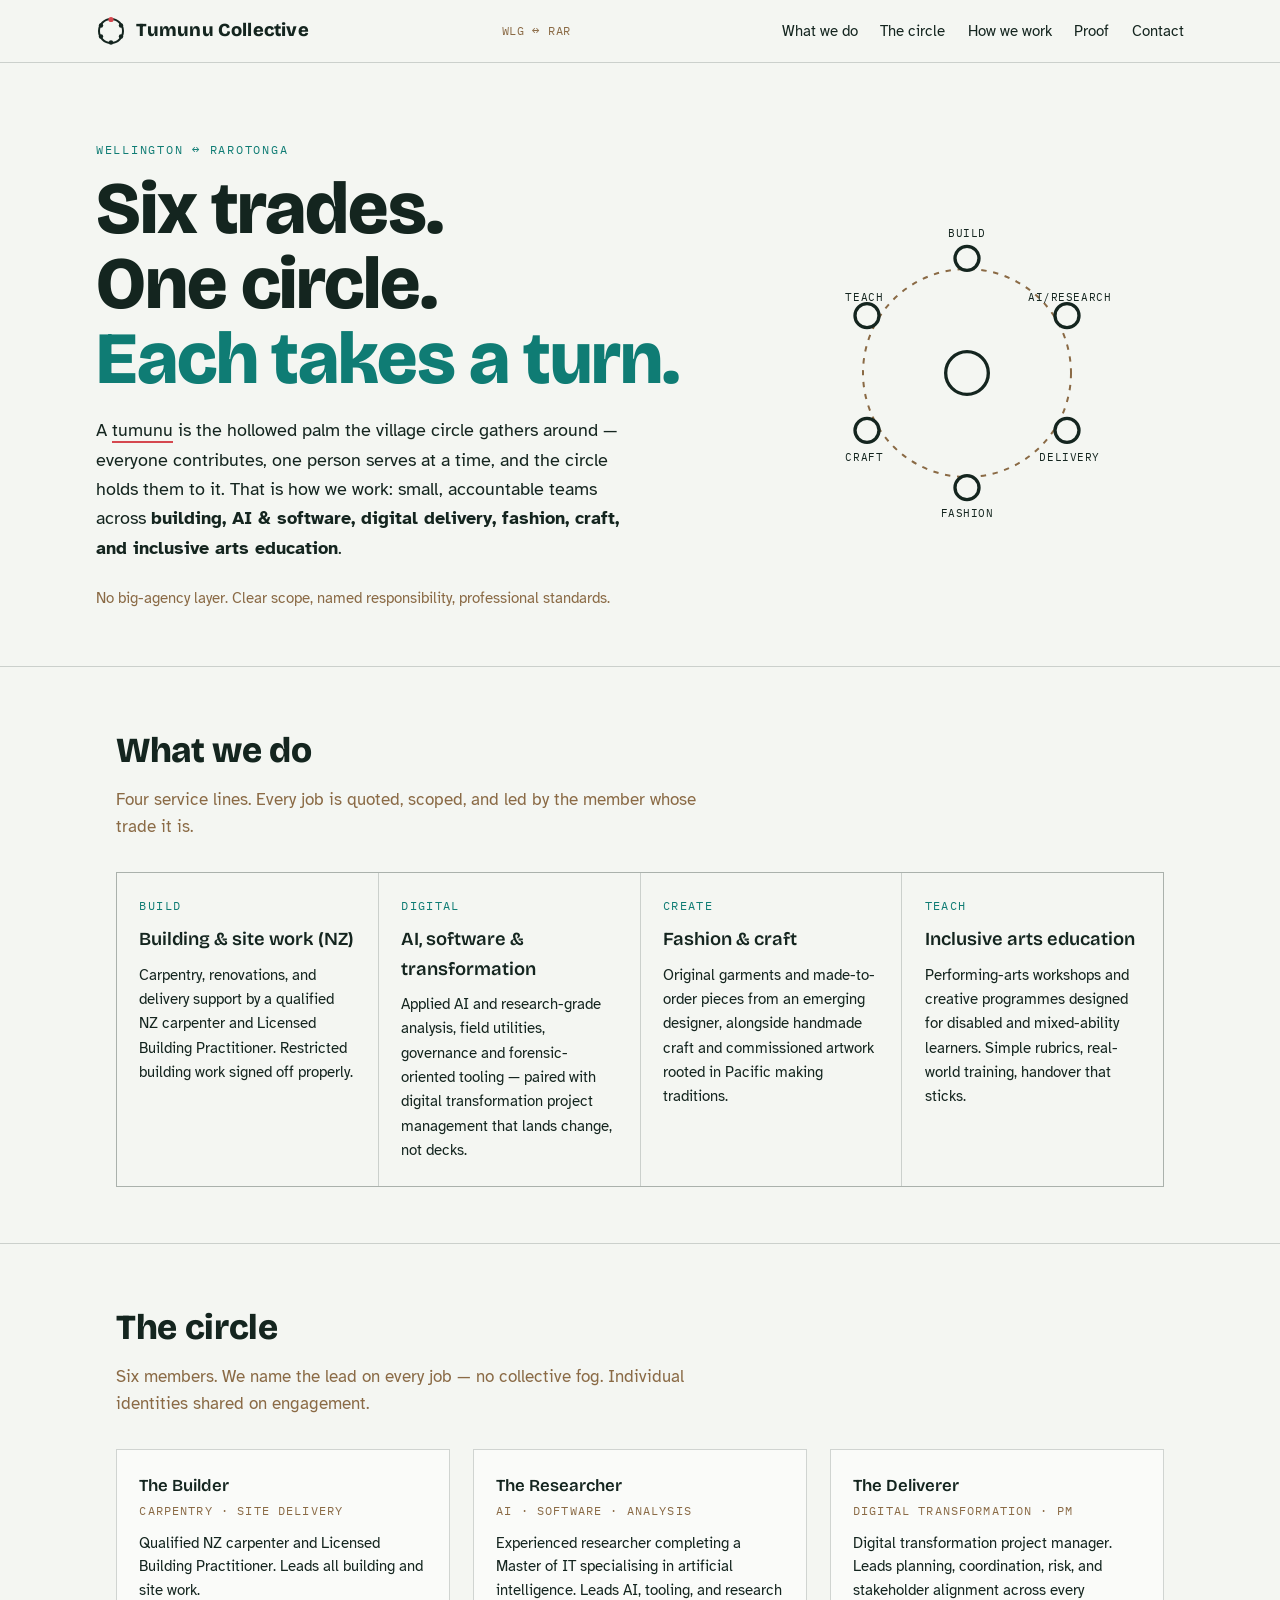
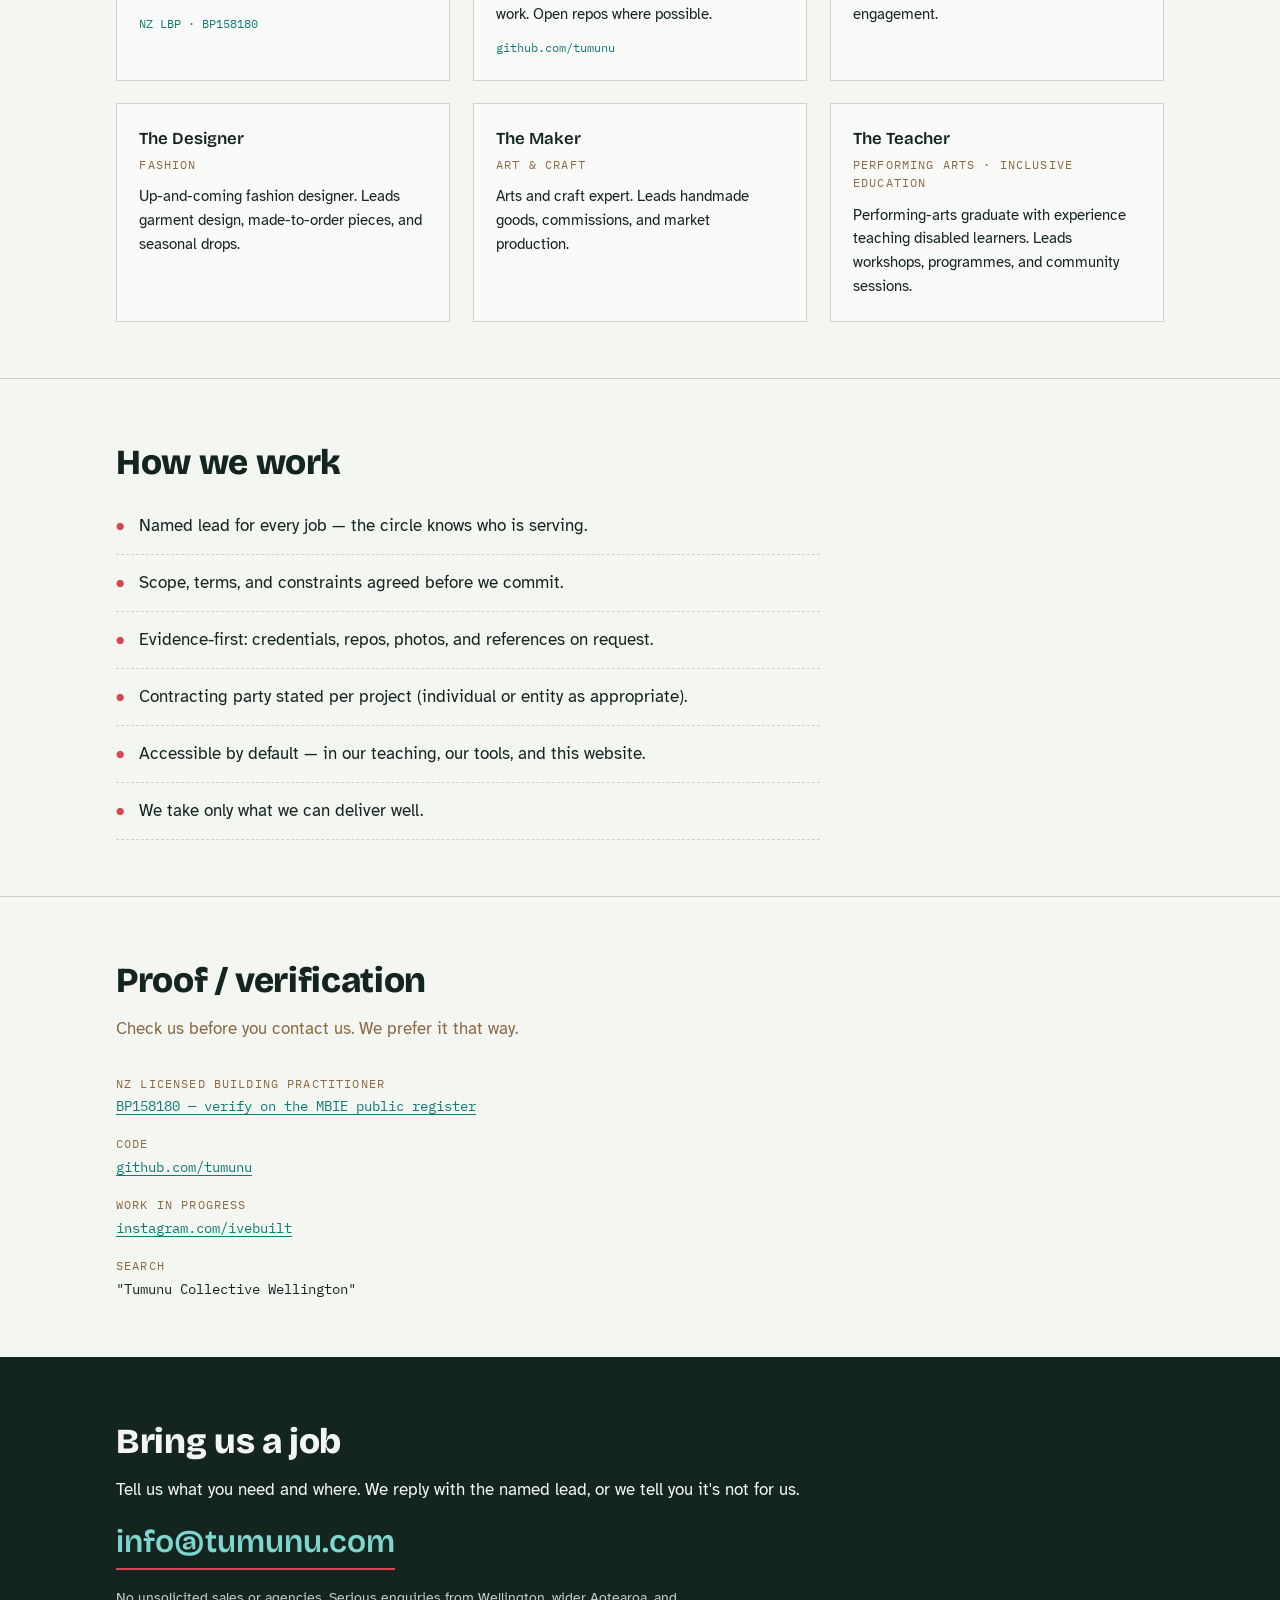
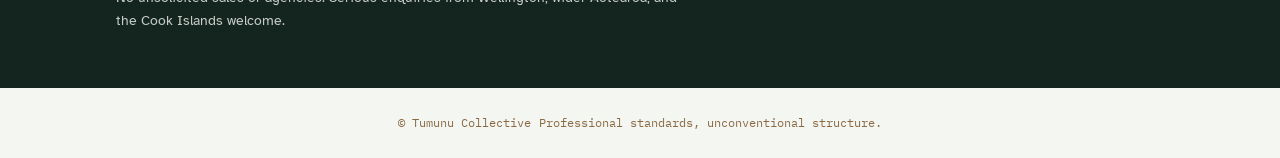
==== commit 63395216: "Update index.html fixed" ====
--- a/index.html
+++ b/index.html
@@ -1,627 +1,297 @@
 <!DOCTYPE html>
-<html lang="en">
+<html lang="en-NZ">
 <head>
-    <meta charset="UTF-8">
-    <meta name="viewport" content="width=device-width, initial-scale=1.0">
-    <meta name="description" content="Tumunu Collective — delivery-focused work between Wellington and Rarotonga. Building, software tooling, project delivery.">
-    <meta name="robots" content="index,follow">
-    <link rel="canonical" href="https://tumunu.com/">
-    <meta property="og:title" content="Tumunu Collective">
-    <meta property="og:description" content="Clear scope. Clean delivery. Professional standards, unconventional structure.">
-    <meta property="og:site_name" content="Tumunu Collective">
-    <meta property="og:type" content="website">
-    <meta property="og:url" content="https://tumunu.com/">
-    <meta property="og:image" content="https://tumunu.com/og-image.jpg">
-    <title>Tumunu Collective</title>
-    
-    <!-- Premium Fonts (Google Fonts CDN - reliable, fast) -->
-    <link rel="preconnect" href="https://fonts.googleapis.com">
-    <link rel="preconnect" href="https://fonts.gstatic.com" crossorigin>
-    <link href="https://fonts.googleapis.com/css2?family=Inter:wght@400;500;600;700;800&family=Roboto+Mono:wght@400;500&display=swap" rel="stylesheet">
-    
-    <style>
-        /* --- PREMIUM DESIGN SYSTEM --- */
-        :root {
-            /* Color palette - sophisticated, professional */
-            --color-bg: #ffffff;
-            --color-bg-alt: #fafafa;
-            --color-text: #0a0a0a;
-            --color-text-muted: #4a4a4a;
-            --color-primary: #0d47a1;
-            --color-primary-dark: #0a357a;
-            --color-primary-light: #1976d2;
-            --color-accent: #c9a961; /* Subtle gold - premium accent */
-            --color-border: #e6e6e6;
-            --color-border-focus: #0d47a1;
-            --color-card: #ffffff;
-            --color-success: #2e7d32;
-            
-            /* Typography - fluid, editorial */
-            --font-sans: 'Inter', -apple-system, BlinkMacSystemFont, 'Segoe UI', Roboto, sans-serif;
-            --font-mono: 'Roboto Mono', monospace;
-            --text-xs: clamp(0.75rem, 0.7rem + 0.25vw, 0.875rem);
-            --text-sm: clamp(0.875rem, 0.8rem + 0.375vw, 1rem);
-            --text-base: clamp(1rem, 0.9rem + 0.5vw, 1.125rem);
-            --text-lg: clamp(1.125rem, 1rem + 0.75vw, 1.375rem);
-            --text-xl: clamp(1.375rem, 1.2rem + 1vw, 1.75rem);
-            --text-2xl: clamp(1.75rem, 1.5rem + 1.5vw, 2.5rem);
-            --text-3xl: clamp(2.5rem, 2rem + 2.5vw, 3.5rem);
-            --text-display: clamp(3rem, 2.5rem + 3vw, 4.5rem);
-            --leading-tight: 1.1;
-            --leading-base: 1.6;
-            --leading-loose: 1.8;
-            --tracking-tight: -0.02em;
-            --tracking-normal: 0;
-            
-            /* Spacing - intentional rhythm */
-            --space-1: 0.25rem;
-            --space-2: 0.5rem;
-            --space-3: 1rem;
-            --space-4: 1.5rem;
-            --space-5: 2rem;
-            --space-6: 3rem;
-            --space-7: 4rem;
-            --space-8: 6rem;
-            --space-9: 8rem;
-            --container: min(90vw, 1200px);
-            
-            /* Borders & radius */
-            --radius-sm: 4px;
-            --radius-md: 8px;
-            --radius-lg: 16px;
-            --radius-xl: 24px;
-            --border-width: 1px;
-            
-            /* Shadows - layered, subtle */
-            --shadow-sm: 0 1px 2px rgba(0,0,0,0.04);
-            --shadow-md: 0 4px 12px rgba(0,0,0,0.06);
-            --shadow-lg: 0 12px 32px rgba(0,0,0,0.08);
-            --shadow-xl: 0 24px 64px rgba(0,0,0,0.12);
-            --shadow-inset: inset 0 1px 0 rgba(255,255,255,0.1);
-            
-            /* Motion - purposeful, refined */
-            --ease-out: cubic-bezier(0.215, 0.61, 0.355, 1);
-            --ease-in-out: cubic-bezier(0.645, 0.045, 0.355, 1);
-            --duration-fast: 150ms;
-            --duration-base: 300ms;
-            --duration-slow: 500ms;
-            
-            /* Z-index layers */
-            --z-base: 1;
-            --z-overlay: 10;
-            --z-modal: 100;
-            --z-dropdown: 1000;
-        }
-        
-        @media (prefers-color-scheme: dark) {
-            :root {
-                --color-bg: #0a0a0a;
-                --color-bg-alt: #111111;
-                --color-text: #f5f5f5;
-                --color-text-muted: #a0a0a0;
-                --color-primary: #42a5f5;
-                --color-primary-dark: #1976d2;
-                --color-primary-light: #90caf9;
-                --color-border: #2a2a2a;
-                --color-card: #141414;
-                --shadow-sm: 0 1px 2px rgba(0,0,0,0.4);
-                --shadow-md: 0 4px 12px rgba(0,0,0,0.5);
-                --shadow-lg: 0 12px 32px rgba(0,0,0,0.6);
-            }
-        }
-        
-        /* --- RESET & BASE --- */
-        *, *::before, *::after { box-sizing: border-box; margin: 0; padding: 0; }
-        html { scroll-behavior: smooth; }
-        body {
-            font-family: var(--font-sans);
-            background: var(--color-bg);
-            color: var(--color-text);
-            font-size: var(--text-base);
-            line-height: var(--leading-base);
-            -webkit-font-smoothing: antialiased;
-            -moz-osx-font-smoothing: grayscale;
-            text-rendering: optimizeLegibility;
-            overflow-x: hidden;
-        }
-        ::selection { background: var(--color-primary); color: white; }
-        a { color: var(--color-primary); text-decoration: none; transition: color var(--duration-fast) var(--ease-out); }
-        a:hover { color: var(--color-primary-dark); }
-        a:focus-visible { outline: 2px solid var(--color-border-focus); outline-offset: 2px; }
-        img, picture, video, canvas, svg { display: block; max-width: 100%; height: auto; }
-        input, button, textarea, select { font: inherit; }
-        button { cursor: pointer; border: none; background: none; }
-        
-        /* --- ACCESSIBILITY --- */
-        .skip-link {
-            position: absolute; left: -9999px; top: auto;
-            width: 1px; height: 1px; overflow: hidden;
-        }
-        .skip-link:focus {
-            left: var(--space-3); top: var(--space-3);
-            width: auto; height: auto;
-            padding: var(--space-2) var(--space-3);
-            background: var(--color-text); color: var(--color-bg);
-            z-index: var(--z-modal); border-radius: var(--radius-sm);
-            font-weight: 600; font-size: var(--text-sm);
-        }
-        [hidden] { display: none !important; }
-        
-        /* --- LAYOUT --- */
-        .container {
-            max-width: var(--container);
-            margin: 0 auto;
-            padding: 0 var(--space-3);
-        }
-        .section {
-            padding: var(--space-7) 0;
-        }
-        @media (min-width: 768px) {
-            .section { padding: var(--space-8) 0; }
-        }
-        
-        /* --- HEADER / HERO --- */
-        .site-header {
-            padding: var(--space-7) var(--space-3) var(--space-6);
-            text-align: center;
-            border-bottom: 1px solid var(--color-border);
-            position: relative;
-            overflow: hidden;
-        }
-        .site-header::after {
-            content: "";
-            position: absolute;
-            bottom: 0; left: 50%;
-            transform: translateX(-50%);
-            width: 80%; height: 1px;
-            background: linear-gradient(90deg, transparent, var(--color-accent), transparent);
-            opacity: 0.6;
-        }
-        .brand-name {
-            font-size: var(--text-display);
-            font-weight: 800;
-            letter-spacing: var(--tracking-tight);
-            line-height: var(--leading-tight);
-            margin-bottom: var(--space-2);
-            background: linear-gradient(135deg, var(--color-text) 0%, var(--color-primary-dark) 100%);
-            -webkit-background-clip: text;
-            -webkit-text-fill-color: transparent;
-            background-clip: text;
-            animation: fadeInUp var(--duration-slow) var(--ease-out);
-        }
-        @keyframes fadeInUp {
-            from { opacity: 0; transform: translateY(20px); }
-            to { opacity: 1; transform: translateY(0); }
-        }
-        .brand-tagline {
-            font-size: var(--text-lg);
-            color: var(--color-text-muted);
-            max-width: 54ch;
-            margin: 0 auto var(--space-3);
-            line-height: var(--leading-loose);
-            animation: fadeInUp var(--duration-slow) var(--ease-out) var(--duration-fast) both;
-        }
-        .brand-location {
-            display: inline-flex;
-            align-items: center;
-            gap: var(--space-2);
-            font-size: var(--text-sm);
-            font-weight: 500;
-            color: var(--color-primary);
-            padding: var(--space-1) var(--space-3);
-            background: var(--color-bg-alt);
-            border: 1px solid var(--color-border);
-            border-radius: var(--radius-md);
-            animation: fadeInUp var(--duration-slow) var(--ease-out) calc(var(--duration-fast) * 2) both;
-        }
-        .brand-location::before {
-            content: "◈";
-            color: var(--color-accent);
-            font-size: 0.9em;
-        }
-        
-        /* --- HERO STATEMENT --- */
-        .hero-statement {
-            max-width: 65ch;
-            margin: 0 auto var(--space-8);
-            font-size: var(--text-lg);
-            line-height: var(--leading-loose);
-            text-align: center;
-            color: var(--color-text);
-            animation: fadeInUp var(--duration-slow) var(--ease-out) calc(var(--duration-fast) * 3) both;
-        }
-        .hero-statement strong {
-            color: var(--color-primary-dark);
-            font-weight: 700;
-            border-bottom: 2px solid var(--color-accent);
-            padding-bottom: 2px;
-        }
-        
-        /* --- THREE-COLUMN GRID --- */
-        .grid {
-            display: grid;
-            grid-template-columns: repeat(auto-fit, minmax(280px, 1fr));
-            gap: var(--space-5);
-            margin-bottom: var(--space-8);
-        }
-        .card {
-            background: var(--color-card);
-            border: 1px solid var(--color-border);
-            border-radius: var(--radius-md);
-            padding: var(--space-4);
-            transition: transform var(--duration-base) var(--ease-out), box-shadow var(--duration-base) var(--ease-out), border-color var(--duration-fast) var(--ease-out);
-            position: relative;
-            overflow: hidden;
-            animation: fadeInUp var(--duration-slow) var(--ease-out) both;
-        }
-        .card:nth-child(1) { animation-delay: calc(var(--duration-fast) * 4); }
-        .card:nth-child(2) { animation-delay: calc(var(--duration-fast) * 5); }
-        .card:nth-child(3) { animation-delay: calc(var(--duration-fast) * 6); }
-        .card::before {
-            content: "";
-            position: absolute;
-            top: 0; left: 0; right: 0;
-            height: 3px;
-            background: linear-gradient(90deg, var(--color-primary), var(--color-accent));
-            opacity: 0;
-            transition: opacity var(--duration-fast) var(--ease-out);
-        }
-        .card:hover {
-            transform: translateY(-4px);
-            box-shadow: var(--shadow-lg);
-            border-color: var(--color-primary);
-        }
-        .card:hover::before { opacity: 1; }
-        .card h3 {
-            font-size: var(--text-xl);
-            font-weight: 700;
-            margin-bottom: var(--space-3);
-            color: var(--color-primary-dark);
-            letter-spacing: var(--tracking-tight);
-        }
-        .card ul {
-            list-style: none;
-            padding: 0;
-            margin: 0;
-        }
-        .card ul li {
-            margin: var(--space-2) 0;
-            padding-left: 22px;
-            position: relative;
-            font-size: var(--text-sm);
-            color: var(--color-text-muted);
-        }
-        .card ul li:before {
-            content: "•";
-            position: absolute;
-            left: 0;
-            color: var(--color-primary);
-            font-weight: 600;
-            font-size: 1.2em;
-            top: -2px;
-        }
-        .card ul.work li:before { content: "→"; color: var(--color-accent); }
-        
-        /* --- VERIFICATION LIST --- */
-        .verify-list {
-            list-style: none;
-            padding: 0;
-            margin: 0;
-        }
-        .verify-list li {
-            margin: var(--space-2) 0;
-            font-size: var(--text-sm);
-            display: flex;
-            align-items: baseline;
-            gap: var(--space-2);
-        }
-        .verify-list strong {
-            color: var(--color-primary-dark);
-            font-weight: 600;
-            min-width: 80px;
-        }
-        .verify-list a {
-            color: var(--color-text);
-            border-bottom: 1px dashed var(--color-border);
-            transition: all var(--duration-fast) var(--ease-out);
-        }
-        .verify-list a:hover {
-            border-bottom-style: solid;
-            color: var(--color-primary);
-            padding-bottom: 1px;
-        }
-        
-        /* --- CONTACT CTA --- */
-        .contact-cta {
-            text-align: center;
-            padding: var(--space-6) 0;
-            border-top: 1px solid var(--color-border);
-            border-bottom: 1px solid var(--color-border);
-            margin: var(--space-8) 0;
-            animation: fadeInUp var(--duration-slow) var(--ease-out) calc(var(--duration-fast) * 7) both;
-        }
-        .contact-cta a.primary {
-            display: inline-flex;
-            align-items: center;
-            gap: var(--space-2);
-            font-size: var(--text-lg);
-            font-weight: 700;
-            color: var(--color-bg);
-            background: var(--color-primary);
-            padding: var(--space-3) var(--space-5);
-            border-radius: var(--radius-md);
-            border: 2px solid var(--color-primary);
-            transition: all var(--duration-base) var(--ease-out);
-            position: relative;
-            overflow: hidden;
-        }
-        .contact-cta a.primary::before {
-            content: "";
-            position: absolute;
-            top: 0; left: -100%;
-            width: 100%; height: 100%;
-            background: linear-gradient(90deg, transparent, rgba(255,255,255,0.2), transparent);
-            transition: left var(--duration-slow) var(--ease-out);
-        }
-        .contact-cta a.primary:hover {
-            background: var(--color-primary-dark);
-            border-color: var(--color-primary-dark);
-            transform: translateY(-2px);
-            box-shadow: var(--shadow-md);
-            text-decoration: none;
-        }
-        .contact-cta a.primary:hover::before { left: 100%; }
-        .contact-cta a.primary::after {
-            content: "→";
-            font-weight: 300;
-            opacity: 0.8;
-            transition: transform var(--duration-fast) var(--ease-out);
-        }
-        .contact-cta a.primary:hover::after { transform: translateX(4px); }
-        .contact-note {
-            display: block;
-            margin-top: var(--space-3);
-            font-size: var(--text-sm);
-            color: var(--color-text-muted);
-            font-style: italic;
-        }
-        .secondary-cta {
-            display: inline-block;
-            margin-top: var(--space-4);
-            font-size: var(--text-sm);
-            color: var(--color-text-muted);
-            border-bottom: 1px solid var(--color-border);
-            padding-bottom: 2px;
-            transition: all var(--duration-fast) var(--ease-out);
-        }
-        .secondary-cta:hover {
-            color: var(--color-primary);
-            border-bottom-color: var(--color-primary);
-        }
-        
-        /* --- FOOTER --- */
-        .site-footer {
-            text-align: center;
-            padding: var(--space-6) var(--space-3);
-            font-size: var(--text-sm);
-            color: var(--color-text-muted);
-            border-top: 1px solid var(--color-border);
-        }
-        .site-footer::before {
-            content: "";
-            display: block;
-            width: 40px; height: 2px;
-            background: var(--color-accent);
-            margin: 0 auto var(--space-3);
-            border-radius: 1px;
-            animation: pulse 2s var(--ease-in-out) infinite;
-        }
-        @keyframes pulse {
-            0%, 100% { opacity: 0.6; }
-            50% { opacity: 1; }
-        }
-        
-        /* --- RESPONSIVE REFINEMENTS --- */
-        @media (max-width: 768px) {
-            :root {
-                --text-display: clamp(2.5rem, 2.2rem + 1.5vw, 3.2rem);
-                --text-3xl: clamp(2rem, 1.8rem + 1vw, 2.75rem);
-                --text-2xl: clamp(1.5rem, 1.3rem + 1vw, 2rem);
-            }
-            .brand-name { font-size: var(--text-3xl); }
-            .hero-statement { font-size: var(--text-base); }
-            .grid { grid-template-columns: 1fr; }
-            .card { padding: var(--space-3); }
-            .contact-cta a.primary { width: 100%; justify-content: center; }
-        }
-        
-        /* --- REDUCED MOTION --- */
-        @media (prefers-reduced-motion: reduce) {
-            *, *::before, *::after {
-                animation-duration: 0.01ms !important;
-                animation-iteration-count: 1 !important;
-                transition-duration: 0.01ms !important;
-            }
-            html { scroll-behavior: auto; }
-        }
-        
-        /* --- PRINT --- */
-        @media print {
-            body { background: white; color: black; }
-            .site-header, .contact-cta, .site-footer { border: none; }
-            a { text-decoration: underline; color: black; }
-        }
-    </style>
+<meta charset="utf-8">
+<meta name="viewport" content="width=device-width, initial-scale=1.0">
+<title>Tumunu Collective — Six trades. One circle.</title>
+<meta name="description" content="Tumunu Collective — a six-person collective working between Wellington and Rarotonga. Building, AI &amp; software, digital delivery, fashion, craft, and inclusive arts education. Named lead for every job.">
+<link rel="canonical" href="https://tumunu.com/">
+<meta property="og:title" content="Tumunu Collective">
+<meta property="og:description" content="Six trades. One circle. Named lead for every job. Wellington ↔ Rarotonga.">
+<meta property="og:type" content="website">
+<meta property="og:url" content="https://tumunu.com/">
+<meta property="og:site_name" content="Tumunu Collective">
+<meta property="og:image" content="https://tumunu.com/og-image.jpg">
+<meta name="robots" content="index,follow">
+<link rel="preconnect" href="https://fonts.googleapis.com">
+<link rel="preconnect" href="https://fonts.gstatic.com" crossorigin>
+<link href="https://fonts.googleapis.com/css2?family=Bricolage+Grotesque:opsz,wght@12..96,400;12..96,600;12..96,800&family=Atkinson+Hyperlegible:ital,wght@0,400;0,700;1,400&family=IBM+Plex+Mono:wght@400;500&display=swap" rel="stylesheet">
+<style>
+  :root{
+    --paper:#F4F6F2;      /* sea-glass */
+    --ink:#14251F;        /* palm ink */
+    --lagoon:#0F7C74;     /* working colour */
+    --hibiscus:#D5484F;   /* one hot accent, used sparingly */
+    --husk:#8A6A45;       /* captions, hairlines */
+    --line:rgba(20,37,31,.18);
+    --max:68rem;
+  }
+  *{box-sizing:border-box;margin:0;padding:0}
+  html{scroll-behavior:smooth}
+  @media (prefers-reduced-motion:reduce){
+    html{scroll-behavior:auto}
+    *,*::before,*::after{animation:none!important;transition:none!important}
+  }
+  body{
+    background:var(--paper);color:var(--ink);
+    font-family:"Atkinson Hyperlegible",system-ui,sans-serif;
+    font-size:1.0625rem;line-height:1.6;
+    -webkit-font-smoothing:antialiased;
+  }
+  a{color:var(--lagoon);text-underline-offset:3px}
+  a:hover{color:var(--hibiscus)}
+  a:focus-visible,button:focus-visible{outline:3px solid var(--hibiscus);outline-offset:3px;border-radius:2px}
+  .skip{position:absolute;left:-999px;top:0;background:var(--ink);color:var(--paper);padding:.5rem 1rem;z-index:10}
+  .skip:focus{left:.5rem;top:.5rem}
+  .wrap{max-width:var(--max);margin:0 auto;padding:0 1.25rem}
+
+  /* ---------- header ---------- */
+  header{border-bottom:1px solid var(--line)}
+  .bar{display:flex;align-items:center;justify-content:space-between;padding:1rem 0;gap:1rem;flex-wrap:wrap}
+  .mark{display:flex;align-items:center;gap:.6rem;text-decoration:none;color:var(--ink)}
+  .mark svg{flex:none}
+  .mark b{font-family:"Bricolage Grotesque",sans-serif;font-weight:800;font-size:1.15rem;letter-spacing:.01em}
+  .loc{font-family:"IBM Plex Mono",monospace;font-size:.78rem;color:var(--husk);letter-spacing:.06em}
+  nav a{margin-left:1.1rem;font-size:.95rem;text-decoration:none;color:var(--ink)}
+  nav a:hover{color:var(--hibiscus)}
+  @media(max-width:640px){nav{display:none}}
+
+  /* ---------- hero ---------- */
+  .hero{padding:4.5rem 0 3.5rem;display:grid;grid-template-columns:1.4fr 1fr;gap:3rem;align-items:center}
+  @media(max-width:820px){.hero{grid-template-columns:1fr;padding:3rem 0 2.5rem}}
+  .eyebrow{font-family:"IBM Plex Mono",monospace;font-size:.78rem;letter-spacing:.14em;text-transform:uppercase;color:var(--lagoon)}
+  h1{
+    font-family:"Bricolage Grotesque",sans-serif;font-weight:800;
+    font-size:clamp(2.6rem,7vw,4.6rem);line-height:1.02;
+    letter-spacing:-.015em;margin:.6rem 0 1.2rem;
+  }
+  h1 .turn{color:var(--lagoon)}
+  .lede{font-size:1.15rem;max-width:34rem}
+  .lede em{font-style:normal;border-bottom:2px solid var(--hibiscus)}
+  .hero-note{margin-top:1.4rem;font-size:.95rem;color:var(--husk);max-width:34rem}
+
+  /* the circle — signature element */
+  .ring{width:min(320px,80vw);margin:0 auto}
+  .ring svg{width:100%;height:auto;display:block}
+  .node{fill:var(--paper);stroke:var(--ink);stroke-width:2.5;transition:fill .2s}
+  .ring text{font-family:"IBM Plex Mono",monospace;font-size:8.5px;fill:var(--ink);letter-spacing:.05em}
+  .ring .vessel{fill:none;stroke:var(--husk);stroke-width:1.5;stroke-dasharray:4 5}
+  .node-g{cursor:default}
+  .node-g:hover .node{fill:var(--hibiscus)}
+
+  /* ---------- sections ---------- */
+  section{padding:3.5rem 0;border-top:1px solid var(--line)}
+  h2{font-family:"Bricolage Grotesque",sans-serif;font-weight:800;font-size:clamp(1.6rem,3.4vw,2.2rem);letter-spacing:-.01em;margin-bottom:.4rem}
+  .sub{color:var(--husk);margin-bottom:2rem;max-width:38rem}
+
+  /* what we do */
+  .lines{display:grid;grid-template-columns:repeat(auto-fit,minmax(15rem,1fr));gap:1px;background:var(--line);border:1px solid var(--line)}
+  .line-card{background:var(--paper);padding:1.5rem 1.4rem}
+  .line-card h3{font-family:"Bricolage Grotesque",sans-serif;font-weight:600;font-size:1.15rem;margin-bottom:.5rem}
+  .line-card p{font-size:.95rem}
+  .line-tag{font-family:"IBM Plex Mono",monospace;font-size:.72rem;letter-spacing:.12em;text-transform:uppercase;color:var(--lagoon);display:block;margin-bottom:.6rem}
+
+  /* circle / members */
+  .members{display:grid;grid-template-columns:repeat(auto-fit,minmax(17rem,1fr));gap:1.4rem}
+  .member{border:1px solid var(--line);padding:1.4rem;background:#fff9}
+  .member h3{font-family:"Bricolage Grotesque",sans-serif;font-weight:600;font-size:1.05rem}
+  .member .role{font-family:"IBM Plex Mono",monospace;font-size:.72rem;letter-spacing:.1em;text-transform:uppercase;color:var(--husk);display:block;margin:.15rem 0 .7rem}
+  .member p{font-size:.93rem}
+  .member .cred{margin-top:.7rem;font-family:"IBM Plex Mono",monospace;font-size:.75rem;color:var(--lagoon)}
+
+  /* how we work */
+  .rules{list-style:none;max-width:44rem}
+  .rules li{padding:.9rem 0;border-bottom:1px dashed var(--line);display:flex;gap:.9rem;align-items:baseline}
+  .rules li::before{content:"●";color:var(--hibiscus);font-size:.6rem;flex:none;transform:translateY(-2px)}
+
+  /* proof */
+  .proof{font-family:"IBM Plex Mono",monospace;font-size:.88rem}
+  .proof dt{color:var(--husk);text-transform:uppercase;letter-spacing:.1em;font-size:.72rem;margin-top:1.1rem}
+  .proof dd{margin:.15rem 0 0}
+
+  /* contact */
+  .contact{background:var(--ink);color:var(--paper)}
+  .contact h2{color:var(--paper)}
+  .contact a{color:#7FD6CE}
+  .contact a:hover{color:#F2A9AC}
+  .contact .email{font-family:"Bricolage Grotesque",sans-serif;font-weight:600;font-size:clamp(1.3rem,3.5vw,2rem);display:inline-block;margin:.8rem 0 1rem;text-decoration:none;border-bottom:2px solid var(--hibiscus)}
+  .contact p.small{font-size:.9rem;opacity:.8;max-width:36rem}
+
+  footer{padding:1.6rem 0;font-family:"IBM Plex Mono",monospace;font-size:.75rem;color:var(--husk);display:flex;justify-content:space-between;flex-wrap:wrap;gap:.5rem}
+</style>
 </head>
 <body>
-    <a class="skip-link" href="#main">Skip to content</a>
-
-    <header class="site-header">
-        <h1 class="brand-name">Tumunu Collective</h1>
-        <p class="brand-tagline">Delivery-focused work between Wellington and Rarotonga.</p>
-        <span class="brand-location">Wellington • Rarotonga</span>
-    </header>
-
-    <main id="main" class="container">
-        <p class="hero-statement">
-            We assemble small, accountable teams to deliver practical outcomes across <strong>building</strong>, <strong>software tooling</strong>, and <strong>project delivery</strong>.<br>
-            No big-agency layer. Clear scope, named responsibility, professional standards.
-        </p>
-
-        <div class="grid">
-            <!-- What we do -->
-            <article class="card">
-                <h3>What we do</h3>
-                <ul>
-                    <li><strong>Building & site work (NZ):</strong> carpentry and delivery support (licensed practitioner available)</li>
-                    <li><strong>Software tooling:</strong> field utilities, governance tooling, forensic-oriented workflows (open repos where possible)</li>
-                    <li><strong>Project delivery:</strong> planning, coordination, risk, stakeholder alignment</li>
-                    <li><strong>Applied teaching:</strong> simple rubrics, real-world training, handover that sticks</li>
-                </ul>
-            </article>
-
-            <!-- How we work -->
-            <article class="card">
-                <h3>How we work</h3>
-                <ul class="work">
-                    <li>Named lead for every job (no collective fog)</li>
-                    <li>Scope, terms, and constraints agreed before committing</li>
-                    <li>Evidence-first: credentials, repos, photos, references on request</li>
-                    <li>Contracting party is stated per project (individual or entity as appropriate)</li>
-                    <li>We take only what we can deliver well</li>
-                </ul>
-            </article>
-
-            <!-- Proof & contact -->
-            <article class="card">
-                <h3>Proof / verification</h3>
-                <ul class="verify-list">
-                    <li><strong>NZ LBP:</strong> <a href="https://kete-lbp.mbie.govt.nz/advanced-building-practitioner-search/" target="_blank" rel="noopener">BP158180</a></li>
-                    <li><strong>GitHub:</strong> <a href="https://github.com/tumunu" target="_blank" rel="noopener">github.com/tumunu</a></li>
-                    <li><strong>Instagram:</strong> <a href="https://www.instagram.com/ivebuilt/" target="_blank" rel="noopener">@ivebuilt</a></li>
-                    <li><strong>Google:</strong> "Tumunu Collective Wellington"</li>
-                </ul>
-            </article>
-        </div>
-
-        <div class="contact-cta">
-            <a href="mailto:info@tumunu.com" class="primary">info@tumunu.com</a>
-            <span class="contact-note">No unsolicited sales or agencies.</span>
-            <a href="#about" class="secondary-cta" onclick="showAbout(); return false;">Full profile / due diligence</a>
-        </div>
-    </main>
-
-    <!-- About Section (Hidden by default, revealed via JS) -->
-    <section id="about" class="section" hidden>
-        <div class="container">
-            <h2 style="font-size: var(--text-2xl); color: var(--color-primary-dark); margin-bottom: var(--space-4);">Full Profile / Due Diligence</h2>
-            
-            <div style="background: var(--color-bg-alt); border: 1px solid var(--color-border); border-radius: var(--radius-md); padding: var(--space-4); margin-bottom: var(--space-6);">
-                <p style="font-size: var(--text-base); line-height: var(--leading-loose);">
-                    Tumunu is a small collective that forms <strong>project-specific teams</strong> across Wellington and Rarotonga.<br>
-                    We are not a single large company; we operate through <strong>named individuals/entities per engagement</strong>, stated in writing before work begins.
-                </p>
-            </div>
-            
-            <h3 style="font-size: var(--text-xl); margin-bottom: var(--space-3); color: var(--color-primary-dark);">Team</h3>
-            <div class="grid" style="margin-bottom: var(--space-6);">
-                <div class="card">
-                    <h4 style="font-size: var(--text-lg); margin-bottom: var(--space-2);">Core Builder / Multi-Skilled Operator</h4>
-                    <span style="display: block; font-size: var(--text-sm); color: var(--color-text-muted); margin-bottom: var(--space-2);">Wellington</span>
-                    <p style="font-size: var(--text-sm); color: var(--color-text-muted);">NZ LBP carpentry delivery, software tooling for field/forensics-oriented workflows, and practical teaching/transfer. Primary technical and delivery anchor when projects require it.</p>
-                </div>
-                <div class="card">
-                    <h4 style="font-size: var(--text-lg); margin-bottom: var(--space-2);">Senior Project Manager</h4>
-                    <p style="font-size: var(--text-sm); color: var(--color-text-muted);">Large-project coordination: scope, budgets, timelines, risk, stakeholders. Keeps delivery predictable and reduces rework.</p>
-                </div>
-                <div class="card">
-                    <h4 style="font-size: var(--text-lg); margin-bottom: var(--space-2);">Performance Artist</h4>
-                    <p style="font-size: var(--text-sm); color: var(--color-text-muted);">Live performance and community/cultural events. Creative direction and storytelling when a project benefits from it.</p>
-                </div>
-                <div class="card">
-                    <h4 style="font-size: var(--text-lg); margin-bottom: var(--space-2);">Market Trader / Vendor</h4>
-                    <span style="display: block; font-size: var(--text-sm); color: var(--color-text-muted); margin-bottom: var(--space-2);">Rarotonga</span>
-                    <p style="font-size: var(--text-sm); color: var(--color-text-muted);">Punanga Nui Market: produce/crafts, direct sales, local relationships. Island-side logistics and on-the-ground execution.</p>
-                </div>
-            </div>
-            
-            <h3 style="font-size: var(--text-xl); margin-bottom: var(--space-3); color: var(--color-primary-dark);">Governance</h3>
-            <ul class="work" style="margin-bottom: var(--space-6);">
-                <li><strong>Accountability:</strong> Every project has a named lead responsible for delivery and communication.</li>
-                <li><strong>Scope control:</strong> We document scope and constraints before committing. Variations are explicit.</li>
-                <li><strong>Contracting:</strong> The contracting party (individual or entity) is named per project.</li>
-                <li><strong>Verification:</strong> Credentials and evidence are provided on request (where appropriate).</li>
-                <li><strong>Fit:</strong> We decline work that can't be delivered to a professional standard.</li>
-            </ul>
-            
-            <div style="text-align: center; padding-top: var(--space-4); border-top: 1px solid var(--color-border);">
-                <a href="#" onclick="hideAbout(); return false;" class="secondary-cta">← Back to overview</a>
-            </div>
-        </div>
-    </section>
-
-    <footer class="site-footer">
-        Professional standards, unconventional structure.
-    </footer>
-
-    <script>
-        // Smooth scroll + focus management
-        document.querySelectorAll('a[href^="#"]').forEach(anchor => {
-            anchor.addEventListener('click', function(e) {
-                const target = document.querySelector(this.getAttribute('href'));
-                if (target && !target.hasAttribute('hidden')) {
-                    e.preventDefault();
-                    target.scrollIntoView({ behavior: 'smooth', block: 'start' });
-                    target.setAttribute('tabindex', '-1');
-                    target.focus();
-                }
-            });
-        });
-        
-        // About section toggle
-        function showAbout() {
-            const about = document.getElementById('about');
-            if (about) {
-                about.hidden = false;
-                about.scrollIntoView({ behavior: 'smooth', block: 'start' });
-                // Add fade-in animation
-                about.style.opacity = '0';
-                about.style.transform = 'translateY(20px)';
-                about.style.transition = 'opacity 0.4s ease, transform 0.4s ease';
-                requestAnimationFrame(() => {
-                    about.style.opacity = '1';
-                    about.style.transform = 'translateY(0)';
-                });
-            }
-        }
-        
-        function hideAbout() {
-            const about = document.getElementById('about');
-            if (about) {
-                about.style.opacity = '0';
-                about.style.transform = 'translateY(20px)';
-                setTimeout(() => {
-                    about.hidden = true;
-                    window.scrollTo({ top: 0, behavior: 'smooth' });
-                }, 300);
-            }
-        }
-        
-        // Close about section if clicking outside on mobile
-        document.addEventListener('click', function(e) {
-            const about = document.getElementById('about');
-            if (about && !about.hidden && !about.contains(e.target) && !e.target.closest('.secondary-cta')) {
-                // Optional: auto-close on outside click (commented for now)
-                // hideAbout();
-            }
-        });
-        
-        // Performance: lazy-load non-critical animations
-        if ('requestIdleCallback' in window) {
-            requestIdleCallback(() => {
-                // Could add additional non-critical enhancements here
-            });
-        }
-    </script>
+<a class="skip" href="#main">Skip to content</a>
+
+<header>
+  <div class="wrap bar">
+    <a class="mark" href="#top" aria-label="Tumunu Collective home">
+      <svg width="30" height="30" viewBox="0 0 30 30" aria-hidden="true">
+        <circle cx="15" cy="15" r="12" fill="none" stroke="#14251F" stroke-width="2"/>
+        <circle cx="15" cy="3.5" r="2.6" fill="#D5484F"/>
+        <circle cx="25" cy="9.5" r="2.2" fill="#14251F"/>
+        <circle cx="25" cy="20.5" r="2.2" fill="#14251F"/>
+        <circle cx="15" cy="26.5" r="2.2" fill="#14251F"/>
+        <circle cx="5" cy="20.5" r="2.2" fill="#14251F"/>
+        <circle cx="5" cy="9.5" r="2.2" fill="#14251F"/>
+      </svg>
+      <b>Tumunu Collective</b>
+    </a>
+    <span class="loc">WLG&nbsp;↔&nbsp;RAR</span>
+    <nav aria-label="Main">
+      <a href="#work">What we do</a>
+      <a href="#circle">The circle</a>
+      <a href="#how">How we work</a>
+      <a href="#proof">Proof</a>
+      <a href="#contact">Contact</a>
+    </nav>
+  </div>
+</header>
+
+<main id="main">
+  <!-- HERO -->
+  <div class="wrap hero" id="top">
+    <div>
+      <span class="eyebrow">Wellington ↔ Rarotonga</span>
+      <h1>Six trades.<br>One circle.<br><span class="turn">Each takes a turn.</span></h1>
+      <p class="lede">A <em>tumunu</em> is the hollowed palm the village circle gathers around — everyone contributes, one person serves at a time, and the circle holds them to it. That is how we work: small, accountable teams across <strong>building, AI &amp; software, digital delivery, fashion, craft, and inclusive arts education</strong>.</p>
+      <p class="hero-note">No big-agency layer. Clear scope, named responsibility, professional standards.</p>
+    </div>
+    <div class="ring" role="img" aria-label="Diagram of six practices arranged in a circle: Build, AI and Research, Delivery, Fashion, Craft, Teach">
+      <svg viewBox="0 0 240 240">
+        <circle class="vessel" cx="120" cy="120" r="78"/>
+        <circle cx="120" cy="120" r="16" fill="none" stroke="#14251F" stroke-width="2.5"/>
+        <g class="node-g"><circle class="node" cx="120" cy="34" r="9"/><text x="120" y="18" text-anchor="middle">BUILD</text></g>
+        <g class="node-g"><circle class="node" cx="195" cy="77" r="9"/><text x="197" y="66" text-anchor="middle">AI/RESEARCH</text></g>
+        <g class="node-g"><circle class="node" cx="195" cy="163" r="9"/><text x="197" y="186" text-anchor="middle">DELIVERY</text></g>
+        <g class="node-g"><circle class="node" cx="120" cy="206" r="9"/><text x="120" y="228" text-anchor="middle">FASHION</text></g>
+        <g class="node-g"><circle class="node" cx="45" cy="163" r="9"/><text x="43" y="186" text-anchor="middle">CRAFT</text></g>
+        <g class="node-g"><circle class="node" cx="45" cy="77" r="9"/><text x="43" y="66" text-anchor="middle">TEACH</text></g>
+      </svg>
+    </div>
+  </div>
+
+  <!-- WHAT WE DO -->
+  <section id="work">
+    <div class="wrap">
+      <h2>What we do</h2>
+      <p class="sub">Four service lines. Every job is quoted, scoped, and led by the member whose trade it is.</p>
+      <div class="lines">
+        <div class="line-card">
+          <span class="line-tag">Build</span>
+          <h3>Building &amp; site work (NZ)</h3>
+          <p>Carpentry, renovations, and delivery support by a qualified NZ carpenter and Licensed Building Practitioner. Restricted building work signed off properly.</p>
+        </div>
+        <div class="line-card">
+          <span class="line-tag">Digital</span>
+          <h3>AI, software &amp; transformation</h3>
+          <p>Applied AI and research-grade analysis, field utilities, governance and forensic-oriented tooling — paired with digital transformation project management that lands change, not decks.</p>
+        </div>
+        <div class="line-card">
+          <span class="line-tag">Create</span>
+          <h3>Fashion &amp; craft</h3>
+          <p>Original garments and made-to-order pieces from an emerging designer, alongside handmade craft and commissioned artwork rooted in Pacific making traditions.</p>
+        </div>
+        <div class="line-card">
+          <span class="line-tag">Teach</span>
+          <h3>Inclusive arts education</h3>
+          <p>Performing-arts workshops and creative programmes designed for disabled and mixed-ability learners. Simple rubrics, real-world training, handover that sticks.</p>
+        </div>
+      </div>
+    </div>
+  </section>
+
+  <!-- THE CIRCLE -->
+  <section id="circle">
+    <div class="wrap">
+      <h2>The circle</h2>
+      <p class="sub">Six members. We name the lead on every job — no collective fog. Individual identities shared on engagement.</p>
+      <div class="members">
+        <article class="member">
+          <h3>The Builder</h3>
+          <span class="role">Carpentry · Site delivery</span>
+          <p>Qualified NZ carpenter and Licensed Building Practitioner. Leads all building and site work.</p>
+          <p class="cred">NZ LBP · BP158180</p>
+        </article>
+        <article class="member">
+          <h3>The Researcher</h3>
+          <span class="role">AI · Software · Analysis</span>
+          <p>Experienced researcher completing a Master of IT specialising in artificial intelligence. Leads AI, tooling, and research work. Open repos where possible.</p>
+          <p class="cred">github.com/tumunu</p>
+        </article>
+        <article class="member">
+          <h3>The Deliverer</h3>
+          <span class="role">Digital transformation · PM</span>
+          <p>Digital transformation project manager. Leads planning, coordination, risk, and stakeholder alignment across every engagement.</p>
+        </article>
+        <article class="member">
+          <h3>The Designer</h3>
+          <span class="role">Fashion</span>
+          <p>Up-and-coming fashion designer. Leads garment design, made-to-order pieces, and seasonal drops.</p>
+        </article>
+        <article class="member">
+          <h3>The Maker</h3>
+          <span class="role">Art &amp; craft</span>
+          <p>Arts and craft expert. Leads handmade goods, commissions, and market production.</p>
+        </article>
+        <article class="member">
+          <h3>The Teacher</h3>
+          <span class="role">Performing arts · Inclusive education</span>
+          <p>Performing-arts graduate with experience teaching disabled learners. Leads workshops, programmes, and community sessions.</p>
+        </article>
+      </div>
+    </div>
+  </section>
+
+  <!-- HOW WE WORK -->
+  <section id="how">
+    <div class="wrap">
+      <h2>How we work</h2>
+      <ul class="rules">
+        <li>Named lead for every job — the circle knows who is serving.</li>
+        <li>Scope, terms, and constraints agreed before we commit.</li>
+        <li>Evidence-first: credentials, repos, photos, and references on request.</li>
+        <li>Contracting party stated per project (individual or entity as appropriate).</li>
+        <li>Accessible by default — in our teaching, our tools, and this website.</li>
+        <li>We take only what we can deliver well.</li>
+      </ul>
+    </div>
+  </section>
+
+  <!-- PROOF -->
+  <section id="proof">
+    <div class="wrap">
+      <h2>Proof / verification</h2>
+      <p class="sub">Check us before you contact us. We prefer it that way.</p>
+      <dl class="proof">
+        <dt>NZ Licensed Building Practitioner</dt>
+        <dd><a href="https://kete-lbp.mbie.govt.nz/advanced-building-practitioner-search/">BP158180 — verify on the MBIE public register</a></dd>
+        <dt>Code</dt>
+        <dd><a href="https://github.com/tumunu">github.com/tumunu</a></dd>
+        <dt>Work in progress</dt>
+        <dd><a href="https://www.instagram.com/ivebuilt/">instagram.com/ivebuilt</a></dd>
+        <dt>Search</dt>
+        <dd>"Tumunu Collective Wellington"</dd>
+      </dl>
+    </div>
+  </section>
+
+  <!-- CONTACT -->
+  <section id="contact" class="contact">
+    <div class="wrap">
+      <h2>Bring us a job</h2>
+      <p>Tell us what you need and where. We reply with the named lead, or we tell you it's not for us.</p>
+      <a class="email" href="mailto:info@tumunu.com">info@tumunu.com</a>
+      <p class="small">No unsolicited sales or agencies. Serious enquiries from Wellington, wider Aotearoa, and the Cook Islands welcome.</p>
+    </div>
+  </section>
+</main>
+
+<footer>
+  <div class="wrap" style="display:flex;justify-content:space-between;flex-wrap:wrap;gap:.5rem">
+    <span>© Tumunu Collective</span>
+    <span>Professional standards, unconventional structure.</span>
+  </div>
+</footer>
 </body>
 </html>
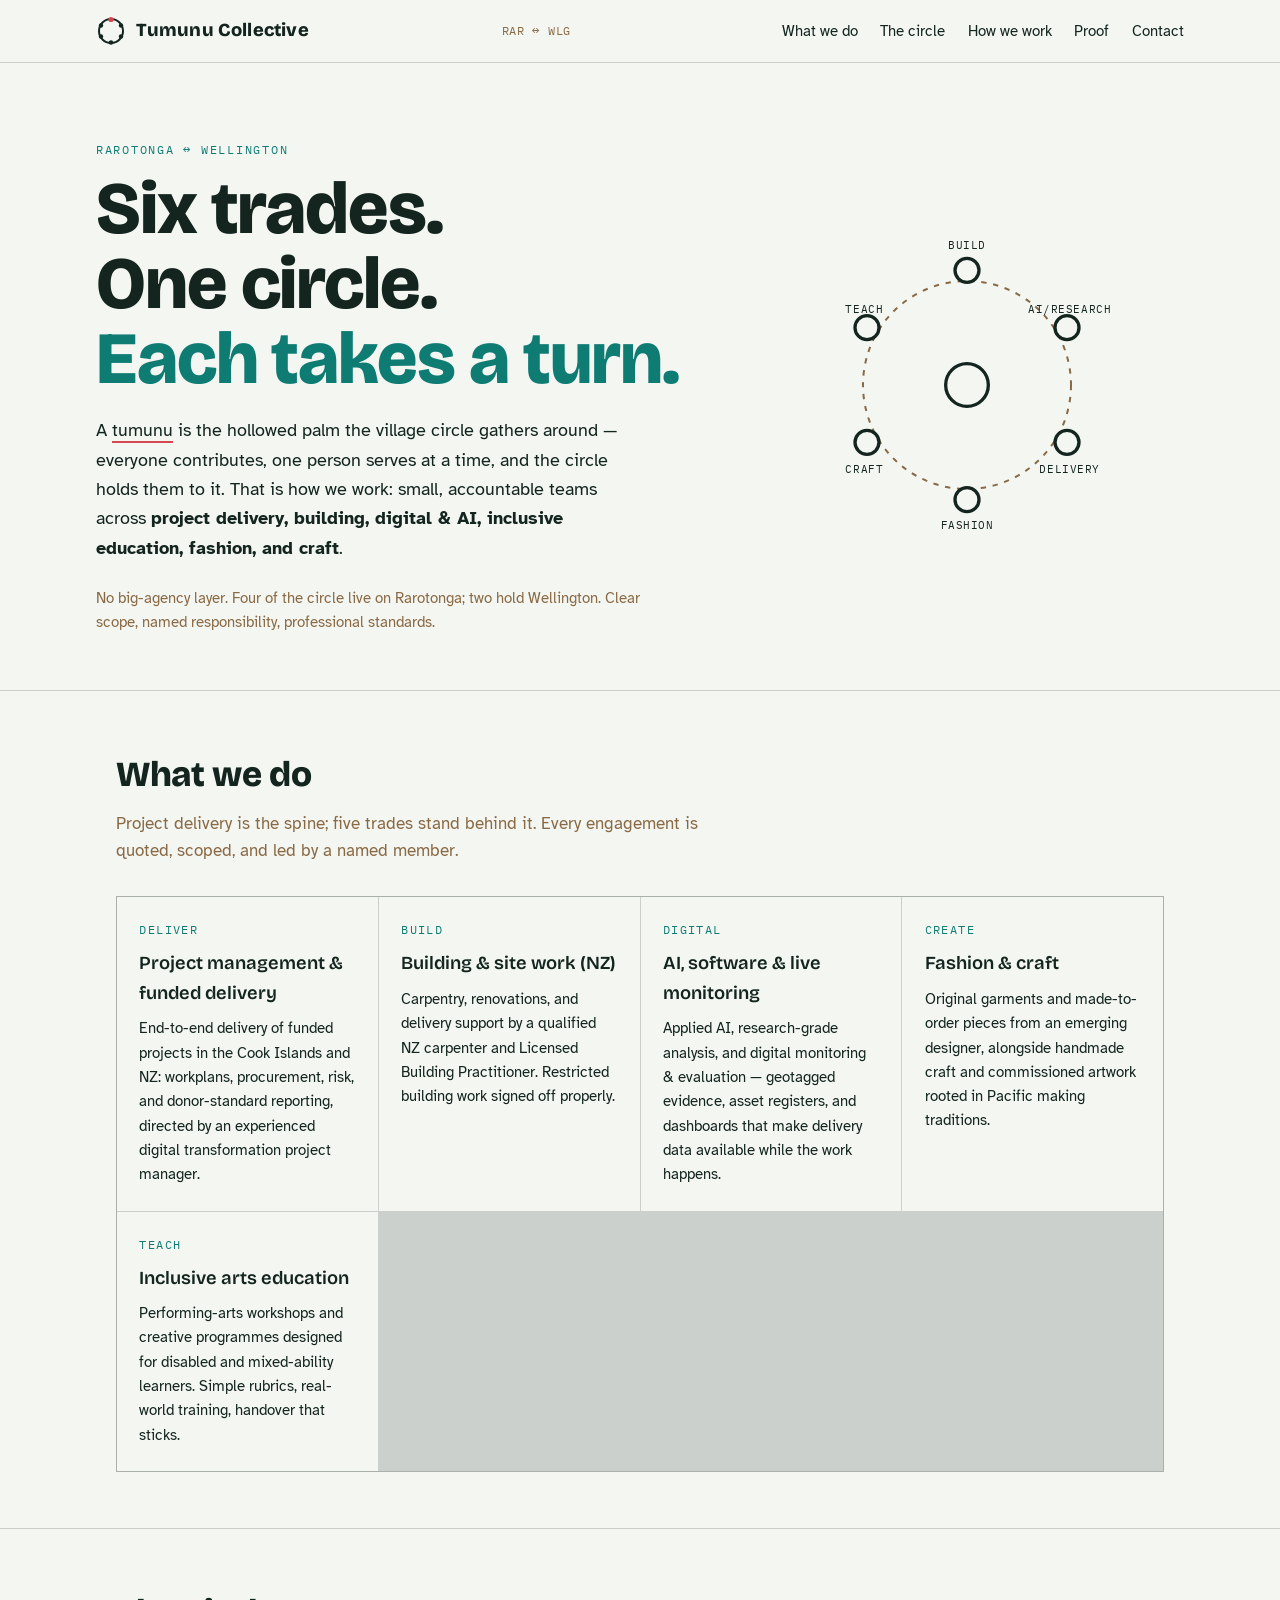
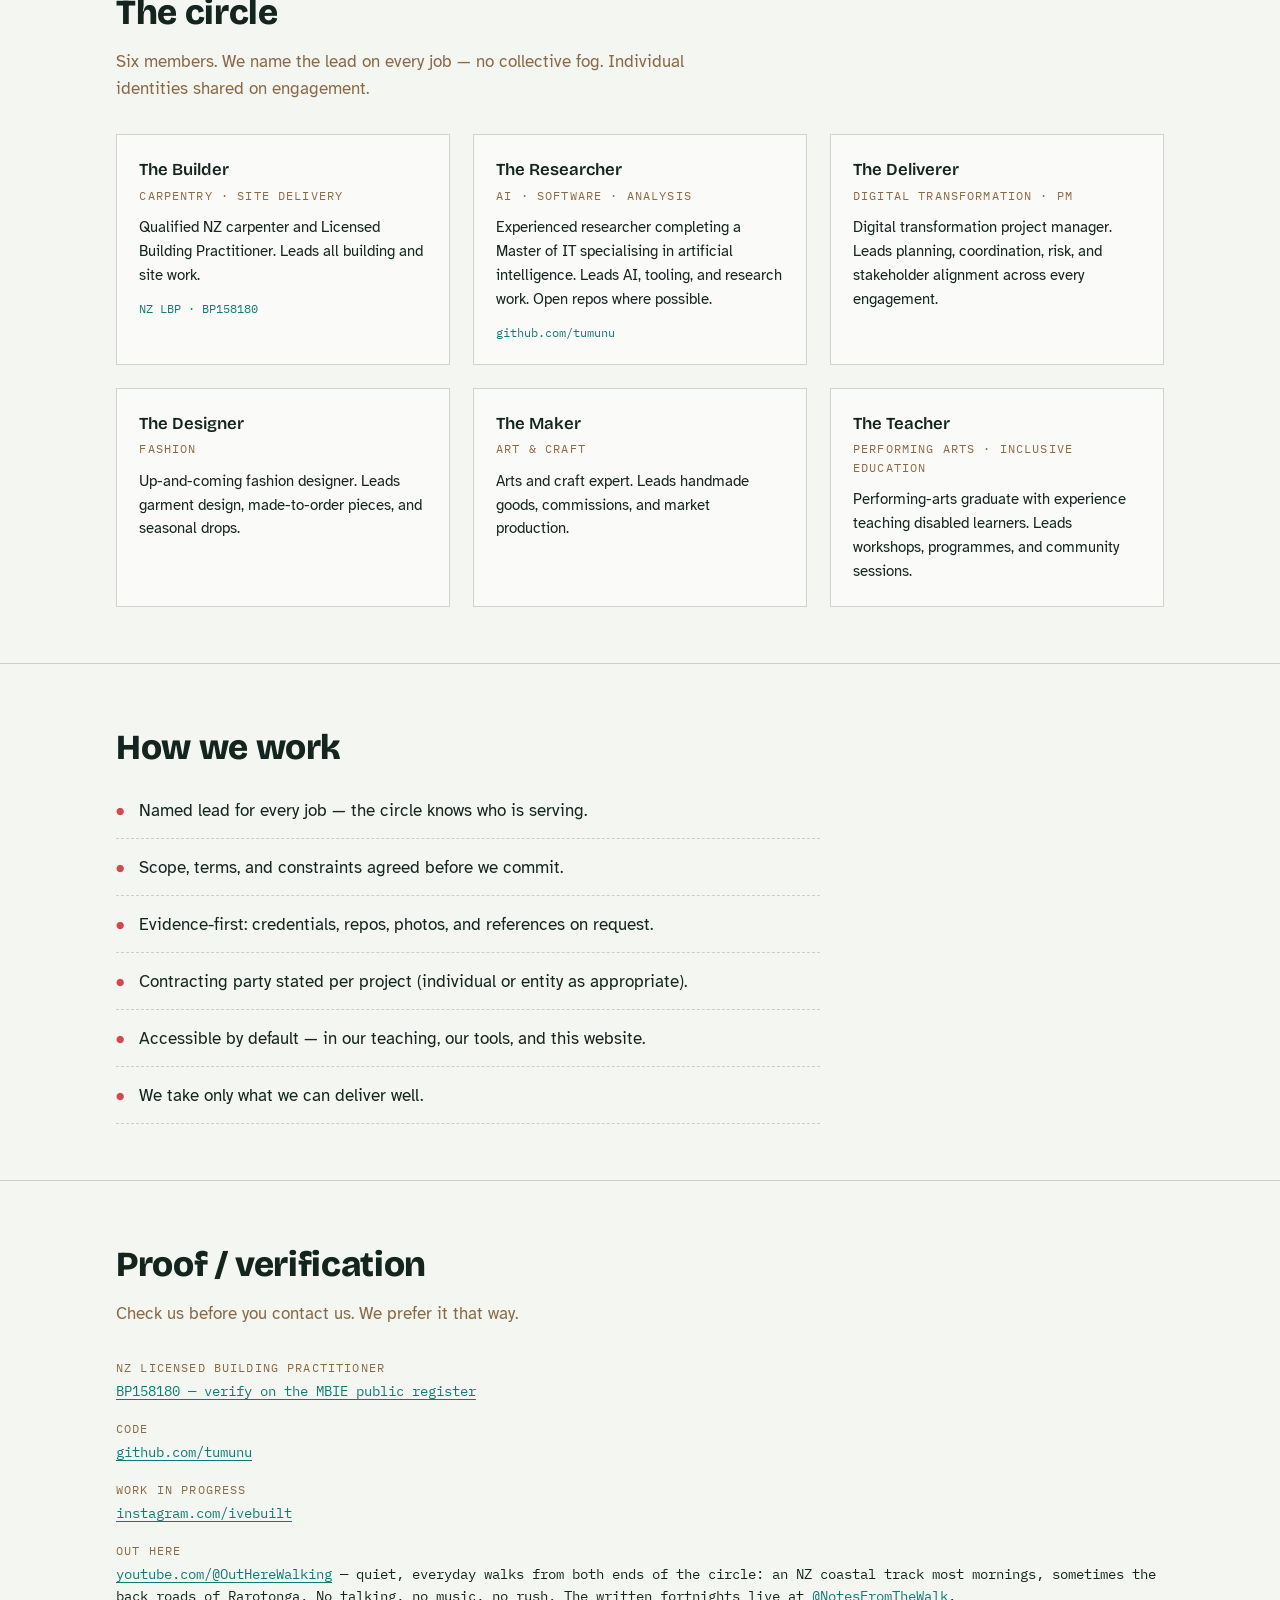
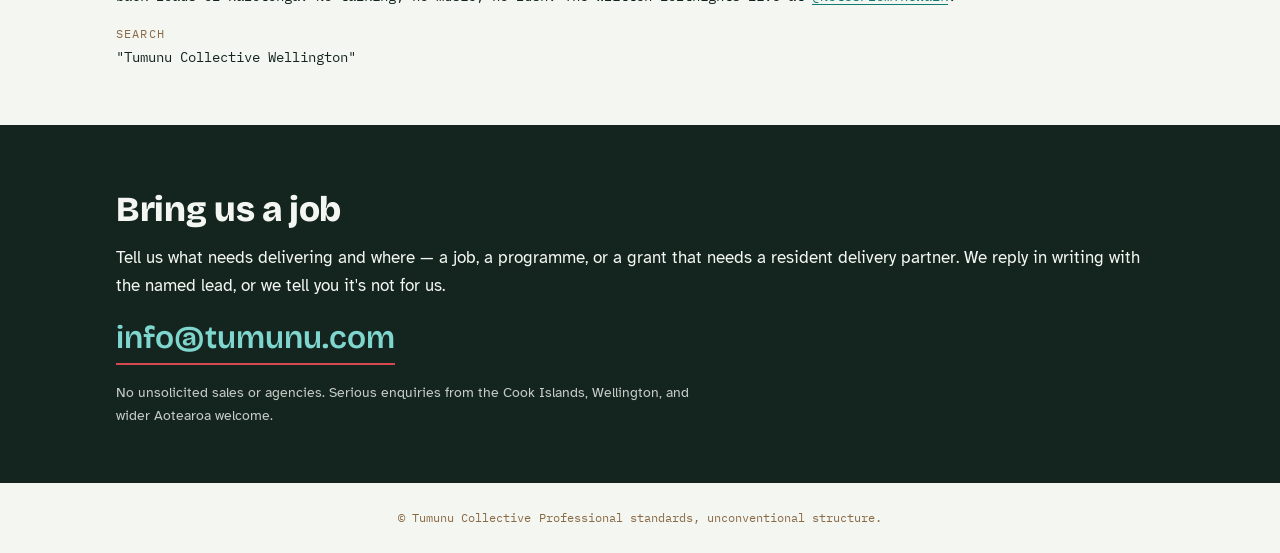
==== commit 03fec3b7: "Update index.html More proof" ====
--- a/index.html
+++ b/index.html
@@ -4,10 +4,13 @@
 <meta charset="utf-8">
 <meta name="viewport" content="width=device-width, initial-scale=1.0">
 <title>Tumunu Collective — Six trades. One circle.</title>
-<meta name="description" content="Tumunu Collective — a six-person collective working between Wellington and Rarotonga. Building, AI &amp; software, digital delivery, fashion, craft, and inclusive arts education. Named lead for every job.">
+<meta name="description" content="Tumunu Collective — a six-person collective based on Rarotonga with a Wellington arm. Building, AI &amp; software, digital delivery, fashion, craft, and inclusive arts education. Named lead for every job.">
 <link rel="canonical" href="https://tumunu.com/">
+<link rel="icon" type="image/svg+xml" href="/tumunu-favicon.svg">
+<link rel="icon" type="image/png" sizes="32x32" href="/favicon-32.png">
+<link rel="apple-touch-icon" href="/apple-touch-icon-180.png">
 <meta property="og:title" content="Tumunu Collective">
-<meta property="og:description" content="Six trades. One circle. Named lead for every job. Wellington ↔ Rarotonga.">
+<meta property="og:description" content="Six trades. One circle. Named lead for every job. Rarotonga ↔ Wellington.">
 <meta property="og:type" content="website">
 <meta property="og:url" content="https://tumunu.com/">
 <meta property="og:site_name" content="Tumunu Collective">
@@ -137,7 +140,7 @@
       </svg>
       <b>Tumunu Collective</b>
     </a>
-    <span class="loc">WLG&nbsp;↔&nbsp;RAR</span>
+    <span class="loc">RAR&nbsp;↔&nbsp;WLG</span>
     <nav aria-label="Main">
       <a href="#work">What we do</a>
       <a href="#circle">The circle</a>
@@ -152,10 +155,10 @@
   <!-- HERO -->
   <div class="wrap hero" id="top">
     <div>
-      <span class="eyebrow">Wellington ↔ Rarotonga</span>
+      <span class="eyebrow">Rarotonga ↔ Wellington</span>
       <h1>Six trades.<br>One circle.<br><span class="turn">Each takes a turn.</span></h1>
-      <p class="lede">A <em>tumunu</em> is the hollowed palm the village circle gathers around — everyone contributes, one person serves at a time, and the circle holds them to it. That is how we work: small, accountable teams across <strong>building, AI &amp; software, digital delivery, fashion, craft, and inclusive arts education</strong>.</p>
-      <p class="hero-note">No big-agency layer. Clear scope, named responsibility, professional standards.</p>
+      <p class="lede">A <em>tumunu</em> is the hollowed palm the village circle gathers around — everyone contributes, one person serves at a time, and the circle holds them to it. That is how we work: small, accountable teams across <strong>project delivery, building, digital &amp; AI, inclusive education, fashion, and craft</strong>.</p>
+      <p class="hero-note">No big-agency layer. Four of the circle live on Rarotonga; two hold Wellington. Clear scope, named responsibility, professional standards.</p>
     </div>
     <div class="ring" role="img" aria-label="Diagram of six practices arranged in a circle: Build, AI and Research, Delivery, Fashion, Craft, Teach">
       <svg viewBox="0 0 240 240">
@@ -175,8 +178,13 @@
   <section id="work">
     <div class="wrap">
       <h2>What we do</h2>
-      <p class="sub">Four service lines. Every job is quoted, scoped, and led by the member whose trade it is.</p>
+      <p class="sub">Project delivery is the spine; five trades stand behind it. Every engagement is quoted, scoped, and led by a named member.</p>
       <div class="lines">
+        <div class="line-card">
+          <span class="line-tag">Deliver</span>
+          <h3>Project management &amp; funded delivery</h3>
+          <p>End-to-end delivery of funded projects in the Cook Islands and NZ: workplans, procurement, risk, and donor-standard reporting, directed by an experienced digital transformation project manager.</p>
+        </div>
         <div class="line-card">
           <span class="line-tag">Build</span>
           <h3>Building &amp; site work (NZ)</h3>
@@ -184,8 +192,8 @@
         </div>
         <div class="line-card">
           <span class="line-tag">Digital</span>
-          <h3>AI, software &amp; transformation</h3>
-          <p>Applied AI and research-grade analysis, field utilities, governance and forensic-oriented tooling — paired with digital transformation project management that lands change, not decks.</p>
+          <h3>AI, software &amp; live monitoring</h3>
+          <p>Applied AI, research-grade analysis, and digital monitoring &amp; evaluation — geotagged evidence, asset registers, and dashboards that make delivery data available while the work happens.</p>
         </div>
         <div class="line-card">
           <span class="line-tag">Create</span>
@@ -270,6 +278,8 @@
         <dd><a href="https://github.com/tumunu">github.com/tumunu</a></dd>
         <dt>Work in progress</dt>
         <dd><a href="https://www.instagram.com/ivebuilt/">instagram.com/ivebuilt</a></dd>
+        <dt>Out here</dt>
+        <dd><a href="https://www.youtube.com/@OutHereWalking">youtube.com/@OutHereWalking</a> — quiet, everyday walks from both ends of the circle: an NZ coastal track most mornings, sometimes the back roads of Rarotonga. No talking, no music, no rush. The written fortnights live at <a href="https://www.youtube.com/@NotesFromTheWalk">@NotesFromTheWalk</a>.</dd>
         <dt>Search</dt>
         <dd>"Tumunu Collective Wellington"</dd>
       </dl>
@@ -280,9 +290,9 @@
   <section id="contact" class="contact">
     <div class="wrap">
       <h2>Bring us a job</h2>
-      <p>Tell us what you need and where. We reply with the named lead, or we tell you it's not for us.</p>
+      <p>Tell us what needs delivering and where — a job, a programme, or a grant that needs a resident delivery partner. We reply in writing with the named lead, or we tell you it's not for us.</p>
       <a class="email" href="mailto:info@tumunu.com">info@tumunu.com</a>
-      <p class="small">No unsolicited sales or agencies. Serious enquiries from Wellington, wider Aotearoa, and the Cook Islands welcome.</p>
+      <p class="small">No unsolicited sales or agencies. Serious enquiries from the Cook Islands, Wellington, and wider Aotearoa welcome.</p>
     </div>
   </section>
 </main>
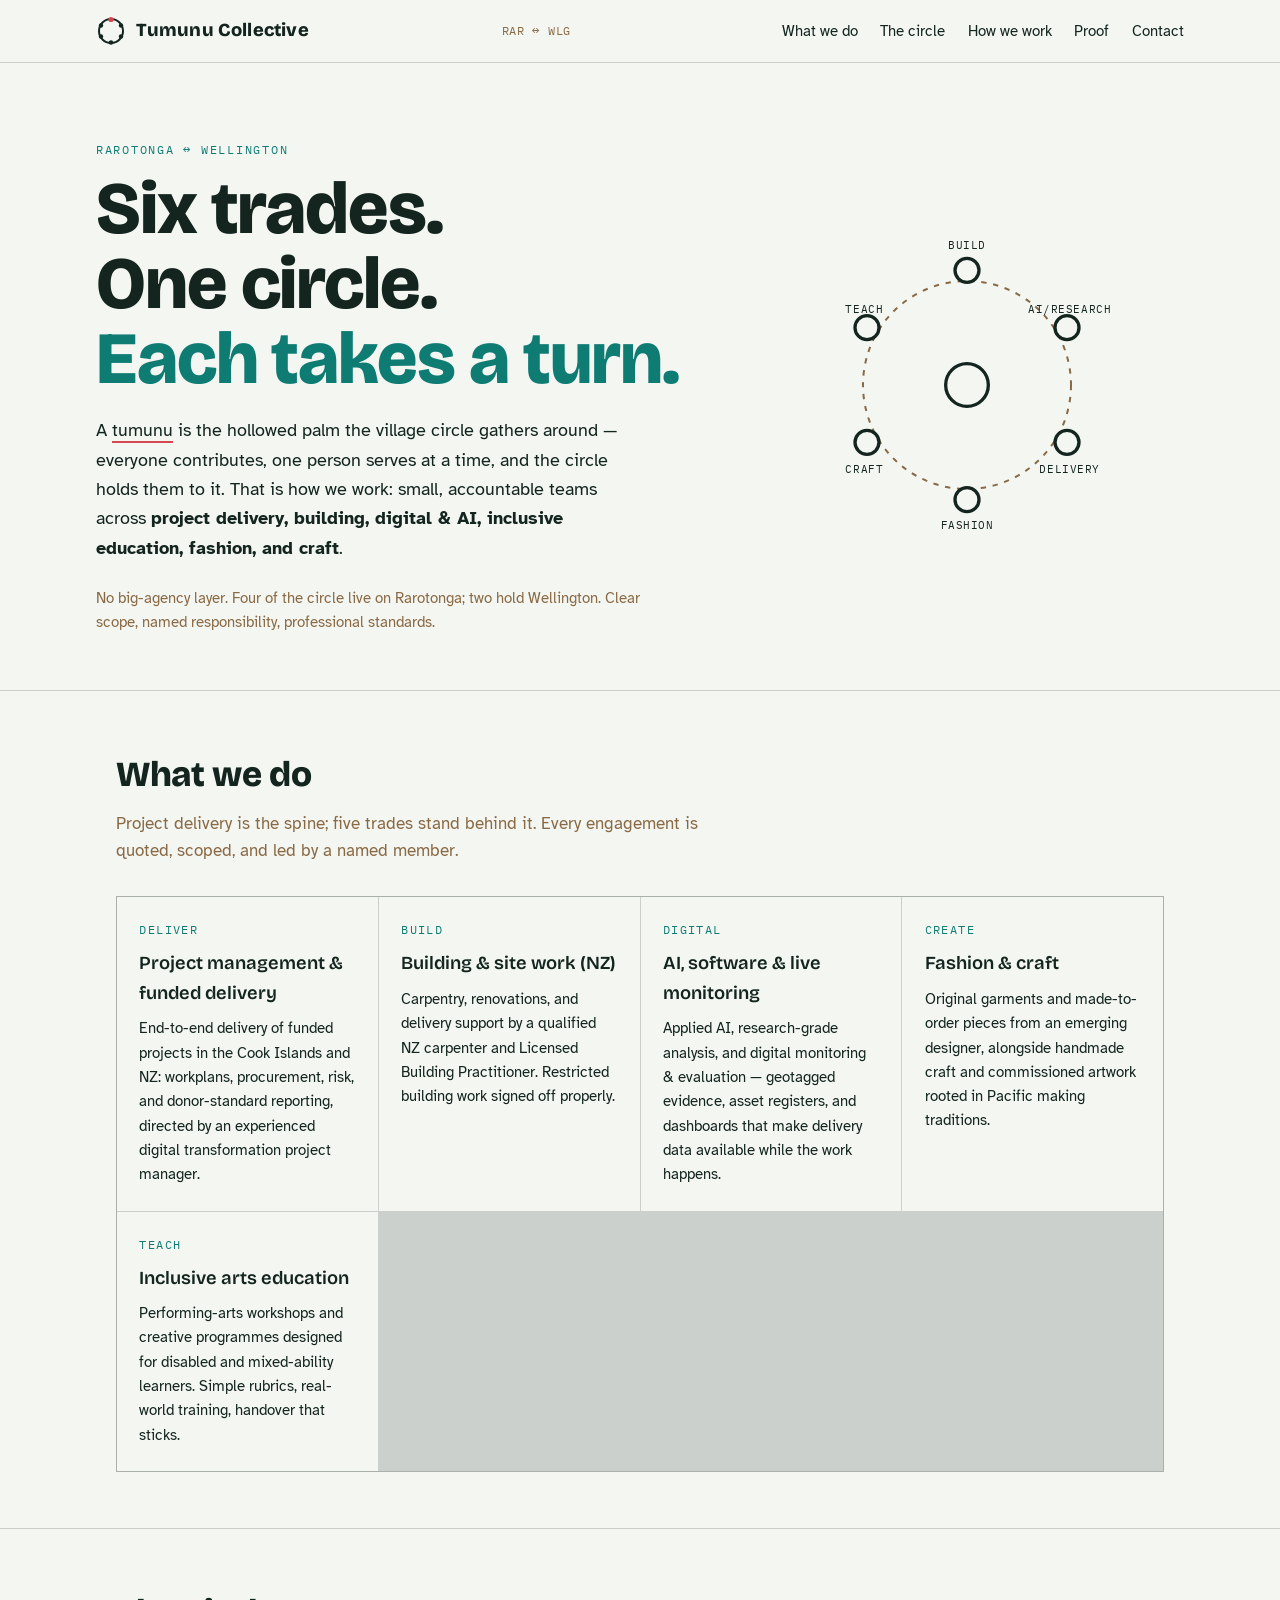
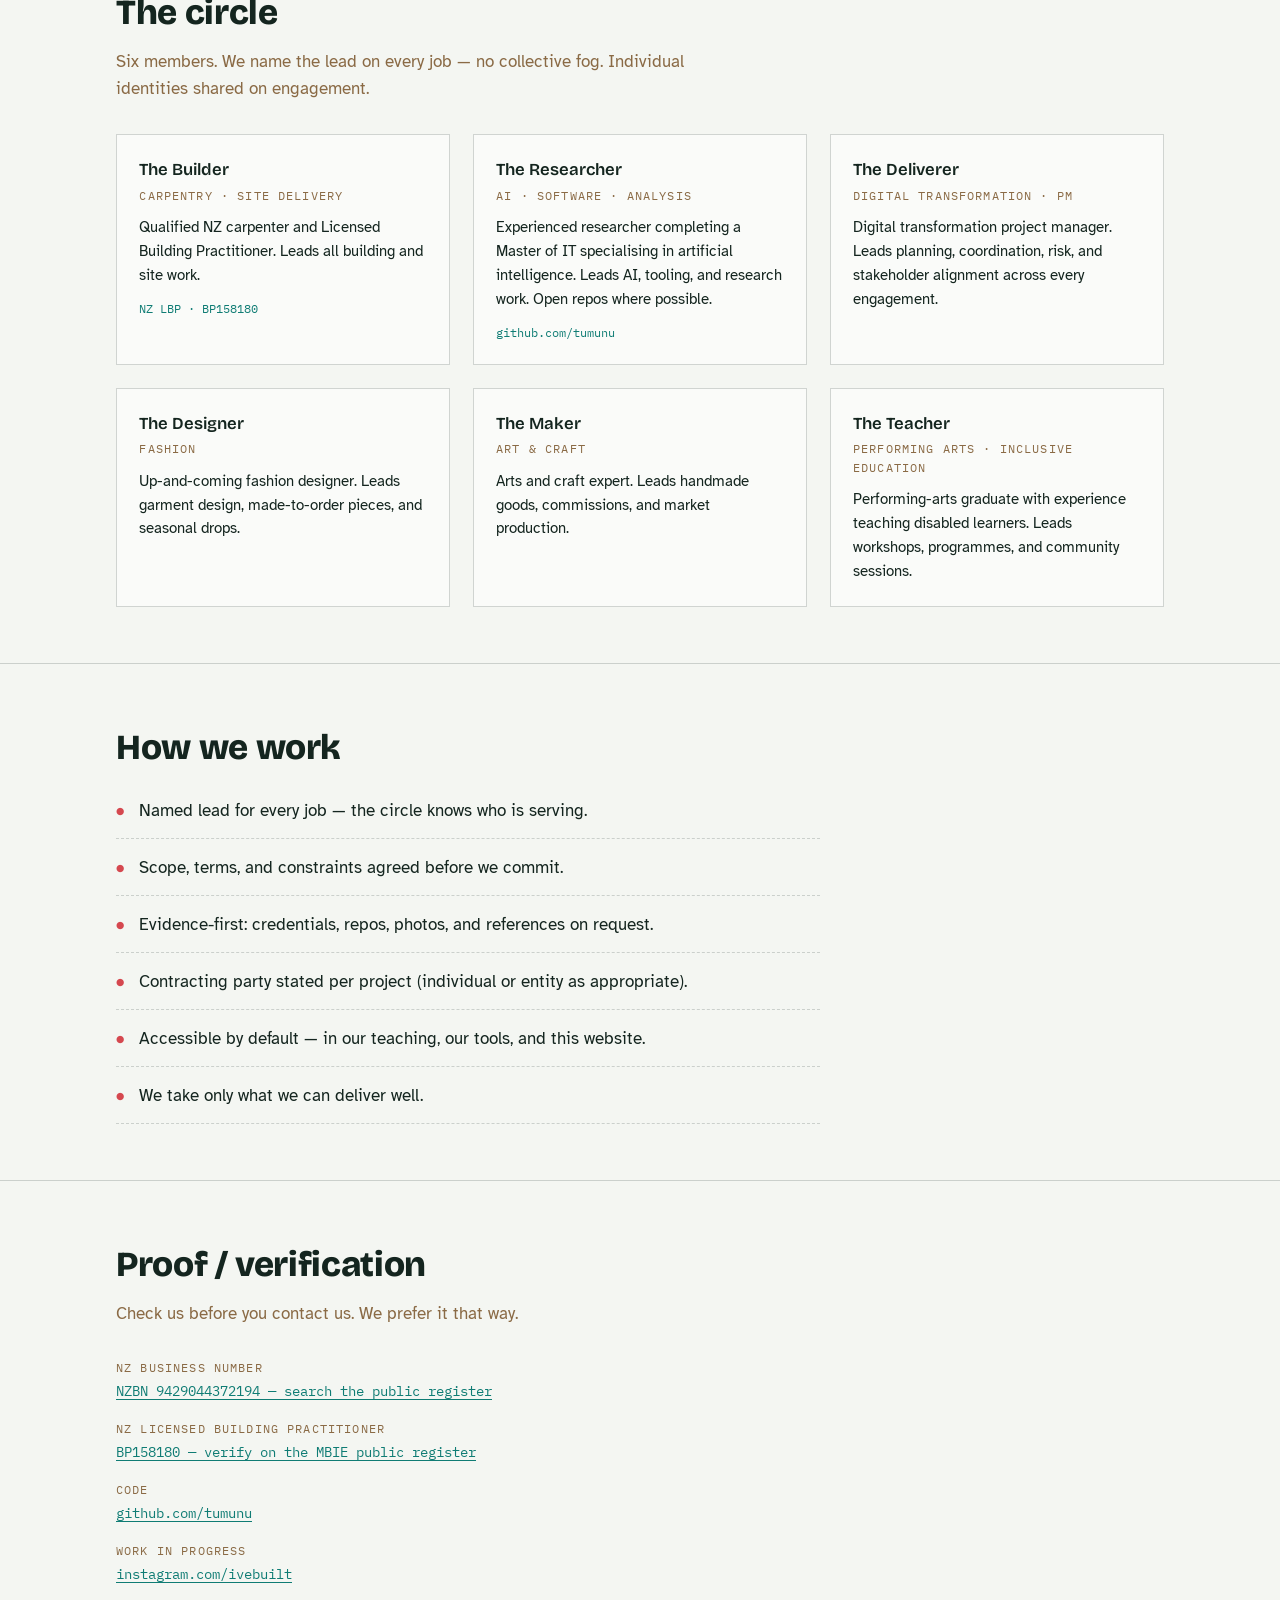
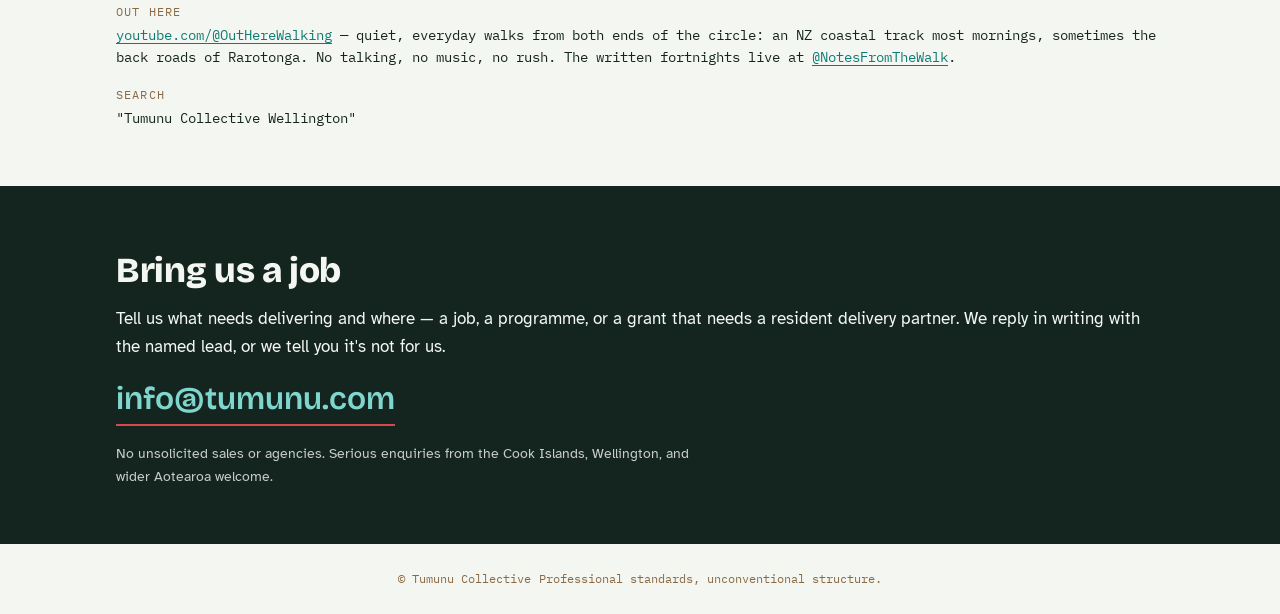
==== commit e7acfa3f: "Update index.html Rebrand fix" ====
--- a/index.html
+++ b/index.html
@@ -272,6 +272,8 @@
       <h2>Proof / verification</h2>
       <p class="sub">Check us before you contact us. We prefer it that way.</p>
       <dl class="proof">
+        <dt>NZ Business Number</dt>
+        <dd><a href="https://www.nzbn.govt.nz/">NZBN 9429044372194 — search the public register</a></dd>
         <dt>NZ Licensed Building Practitioner</dt>
         <dd><a href="https://kete-lbp.mbie.govt.nz/advanced-building-practitioner-search/">BP158180 — verify on the MBIE public register</a></dd>
         <dt>Code</dt>
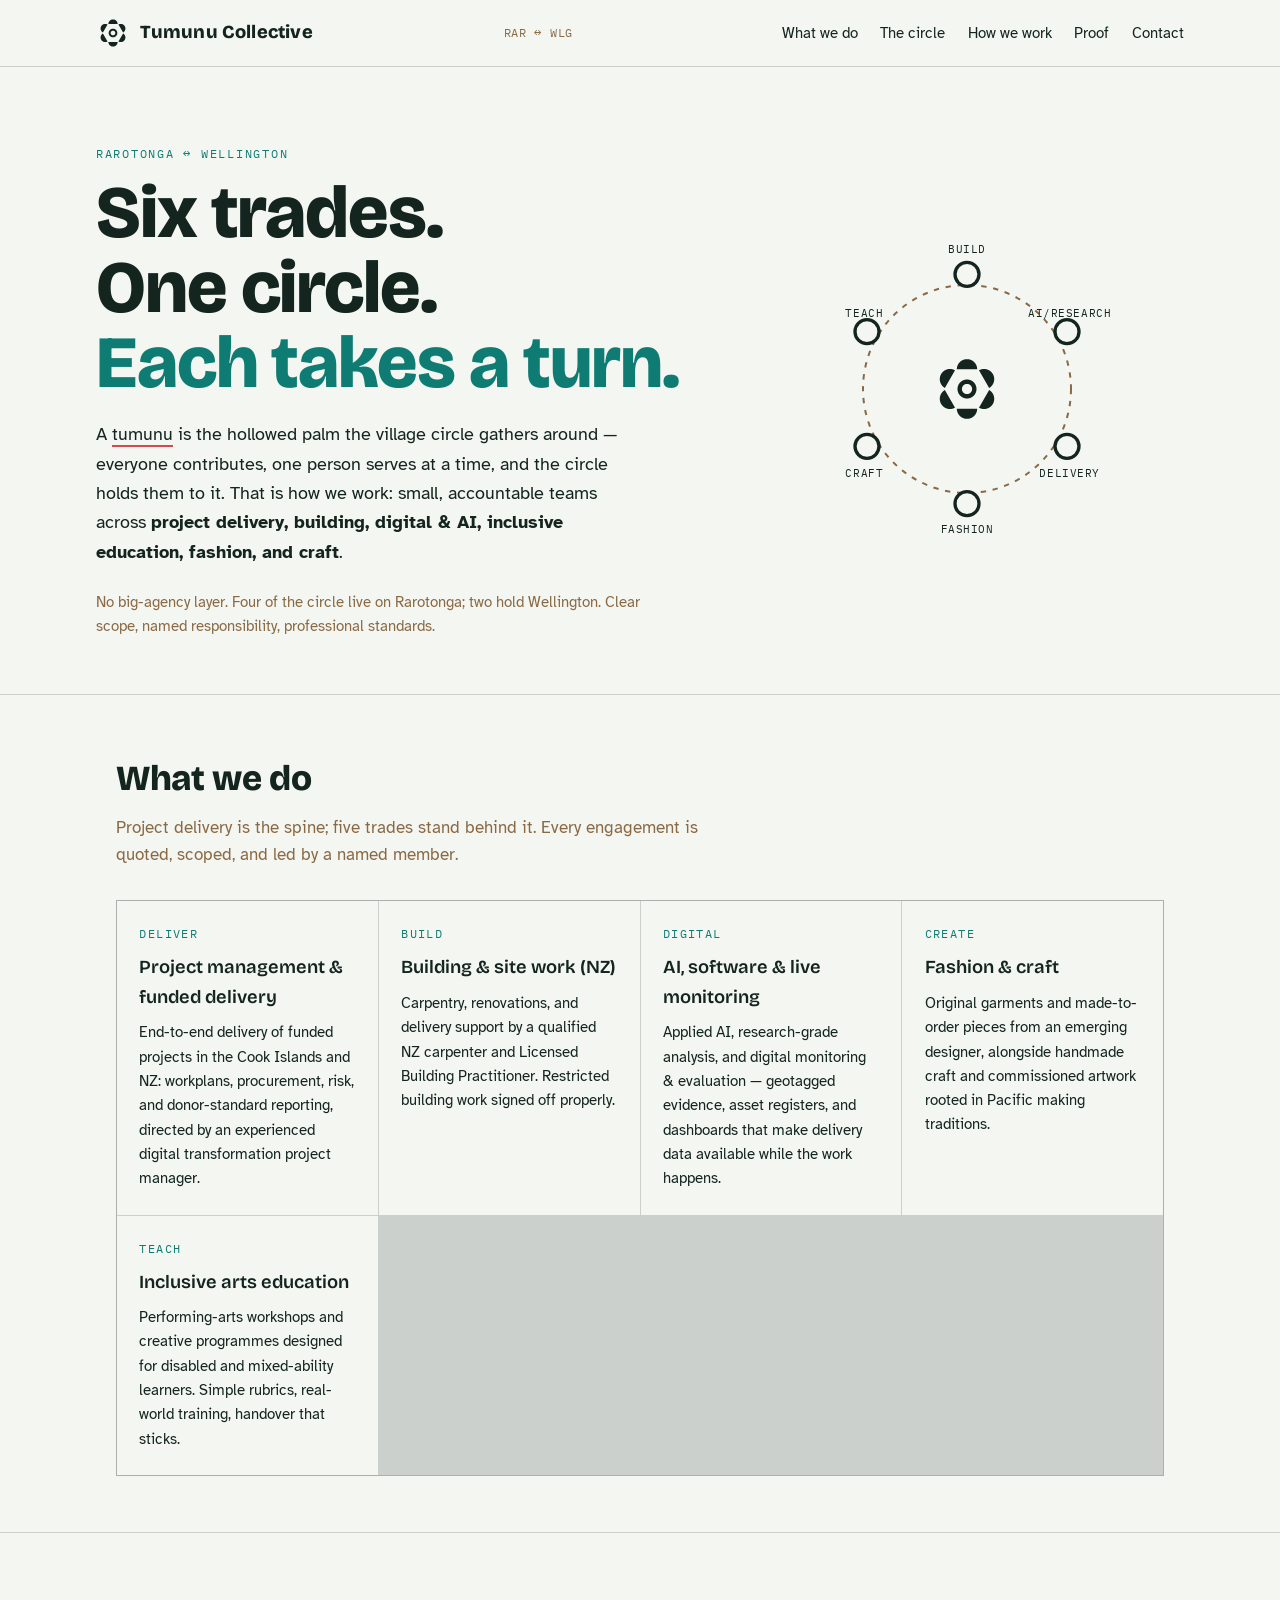
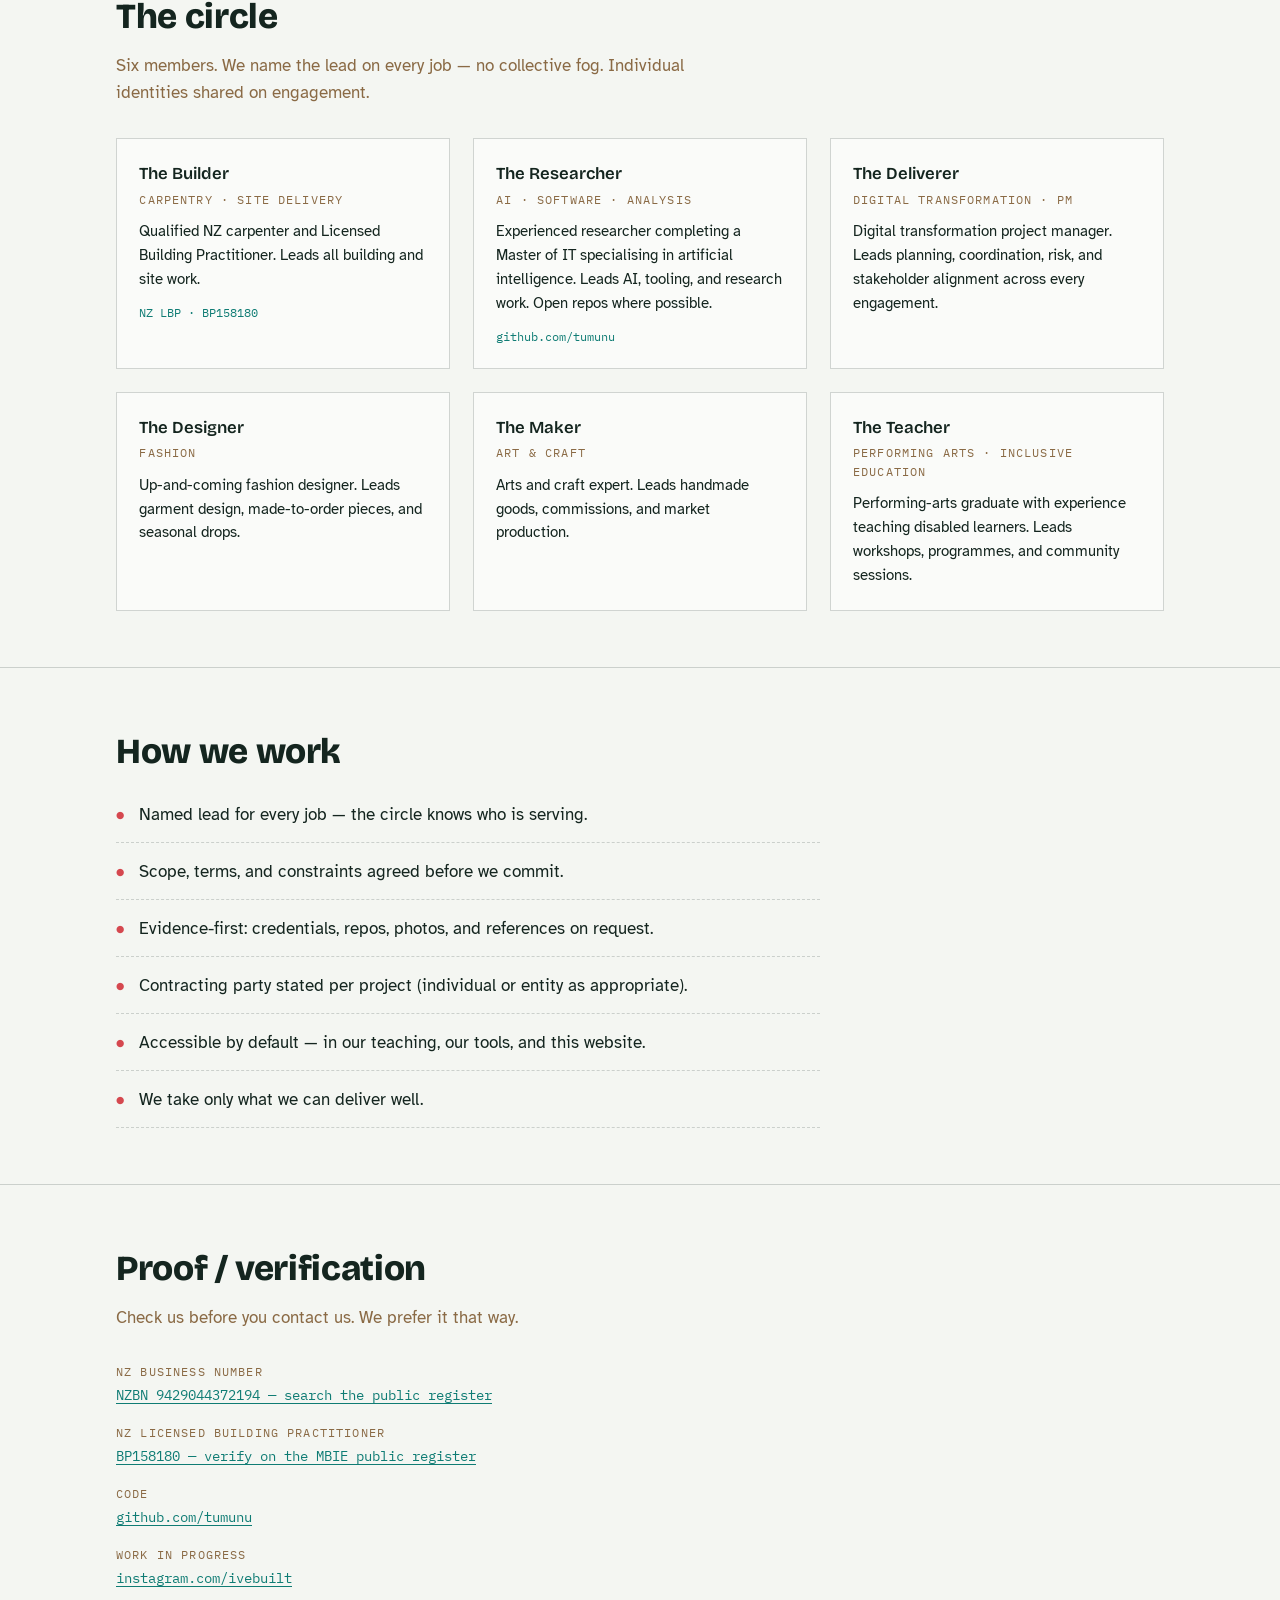
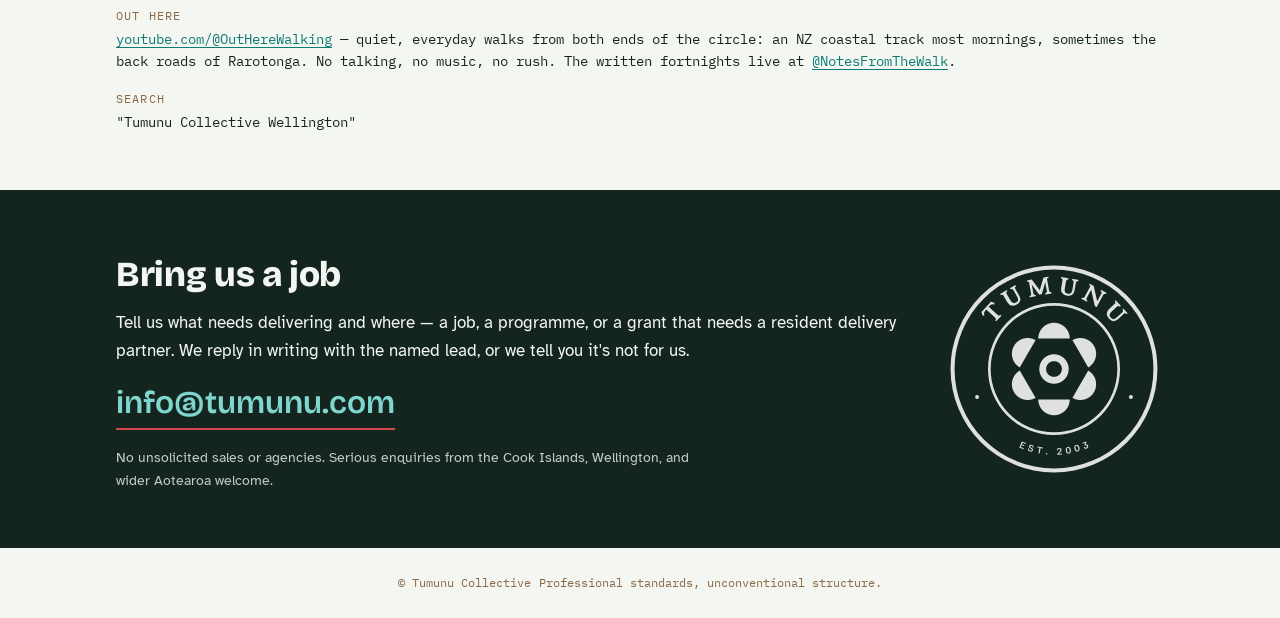
==== commit b443f894: "Apply Tumunu logo kit: brand assets, favicons, OG image Add recoloured logo set under /brand, the pr" ====
--- a/index.html
+++ b/index.html
@@ -15,6 +15,9 @@
 <meta property="og:url" content="https://tumunu.com/">
 <meta property="og:site_name" content="Tumunu Collective">
 <meta property="og:image" content="https://tumunu.com/og-image.jpg">
+<meta property="og:image:width" content="1200">
+<meta property="og:image:height" content="630">
+<meta name="theme-color" content="#14251F">
 <meta name="robots" content="index,follow">
 <link rel="preconnect" href="https://fonts.googleapis.com">
 <link rel="preconnect" href="https://fonts.gstatic.com" crossorigin>
@@ -52,7 +55,7 @@
   header{border-bottom:1px solid var(--line)}
   .bar{display:flex;align-items:center;justify-content:space-between;padding:1rem 0;gap:1rem;flex-wrap:wrap}
   .mark{display:flex;align-items:center;gap:.6rem;text-decoration:none;color:var(--ink)}
-  .mark svg{flex:none}
+  .mark img{flex:none;display:block}
   .mark b{font-family:"Bricolage Grotesque",sans-serif;font-weight:800;font-size:1.15rem;letter-spacing:.01em}
   .loc{font-family:"IBM Plex Mono",monospace;font-size:.78rem;color:var(--husk);letter-spacing:.06em}
   nav a{margin-left:1.1rem;font-size:.95rem;text-decoration:none;color:var(--ink)}
@@ -119,6 +122,9 @@
   .contact a:hover{color:#F2A9AC}
   .contact .email{font-family:"Bricolage Grotesque",sans-serif;font-weight:600;font-size:clamp(1.3rem,3.5vw,2rem);display:inline-block;margin:.8rem 0 1rem;text-decoration:none;border-bottom:2px solid var(--hibiscus)}
   .contact p.small{font-size:.9rem;opacity:.8;max-width:36rem}
+  .contact-grid{display:grid;grid-template-columns:1fr auto;gap:3rem;align-items:center}
+  .contact .badge{width:220px;height:auto;opacity:.9}
+  @media(max-width:820px){.contact-grid{grid-template-columns:1fr;gap:2rem}.contact .badge{width:140px}}
 
   footer{padding:1.6rem 0;font-family:"IBM Plex Mono",monospace;font-size:.75rem;color:var(--husk);display:flex;justify-content:space-between;flex-wrap:wrap;gap:.5rem}
 </style>
@@ -129,15 +135,7 @@
 <header>
   <div class="wrap bar">
     <a class="mark" href="#top" aria-label="Tumunu Collective home">
-      <svg width="30" height="30" viewBox="0 0 30 30" aria-hidden="true">
-        <circle cx="15" cy="15" r="12" fill="none" stroke="#14251F" stroke-width="2"/>
-        <circle cx="15" cy="3.5" r="2.6" fill="#D5484F"/>
-        <circle cx="25" cy="9.5" r="2.2" fill="#14251F"/>
-        <circle cx="25" cy="20.5" r="2.2" fill="#14251F"/>
-        <circle cx="15" cy="26.5" r="2.2" fill="#14251F"/>
-        <circle cx="5" cy="20.5" r="2.2" fill="#14251F"/>
-        <circle cx="5" cy="9.5" r="2.2" fill="#14251F"/>
-      </svg>
+      <img src="/brand/tumunu-mark.svg" width="34" height="34" alt="">
       <b>Tumunu Collective</b>
     </a>
     <span class="loc">RAR&nbsp;↔&nbsp;WLG</span>
@@ -163,7 +161,7 @@
     <div class="ring" role="img" aria-label="Diagram of six practices arranged in a circle: Build, AI and Research, Delivery, Fashion, Craft, Teach">
       <svg viewBox="0 0 240 240">
         <circle class="vessel" cx="120" cy="120" r="78"/>
-        <circle cx="120" cy="120" r="16" fill="none" stroke="#14251F" stroke-width="2.5"/>
+        <image href="/brand/tumunu-mark.svg" x="92" y="92" width="56" height="56"/>
         <g class="node-g"><circle class="node" cx="120" cy="34" r="9"/><text x="120" y="18" text-anchor="middle">BUILD</text></g>
         <g class="node-g"><circle class="node" cx="195" cy="77" r="9"/><text x="197" y="66" text-anchor="middle">AI/RESEARCH</text></g>
         <g class="node-g"><circle class="node" cx="195" cy="163" r="9"/><text x="197" y="186" text-anchor="middle">DELIVERY</text></g>
@@ -290,11 +288,14 @@
 
   <!-- CONTACT -->
   <section id="contact" class="contact">
-    <div class="wrap">
-      <h2>Bring us a job</h2>
-      <p>Tell us what needs delivering and where — a job, a programme, or a grant that needs a resident delivery partner. We reply in writing with the named lead, or we tell you it's not for us.</p>
-      <a class="email" href="mailto:info@tumunu.com">info@tumunu.com</a>
-      <p class="small">No unsolicited sales or agencies. Serious enquiries from the Cook Islands, Wellington, and wider Aotearoa welcome.</p>
+    <div class="wrap contact-grid">
+      <div>
+        <h2>Bring us a job</h2>
+        <p>Tell us what needs delivering and where — a job, a programme, or a grant that needs a resident delivery partner. We reply in writing with the named lead, or we tell you it's not for us.</p>
+        <a class="email" href="mailto:info@tumunu.com">info@tumunu.com</a>
+        <p class="small">No unsolicited sales or agencies. Serious enquiries from the Cook Islands, Wellington, and wider Aotearoa welcome.</p>
+      </div>
+      <img class="badge" src="/brand/tumunu-badge-light.svg" width="220" height="220" alt="">
     </div>
   </section>
 </main>
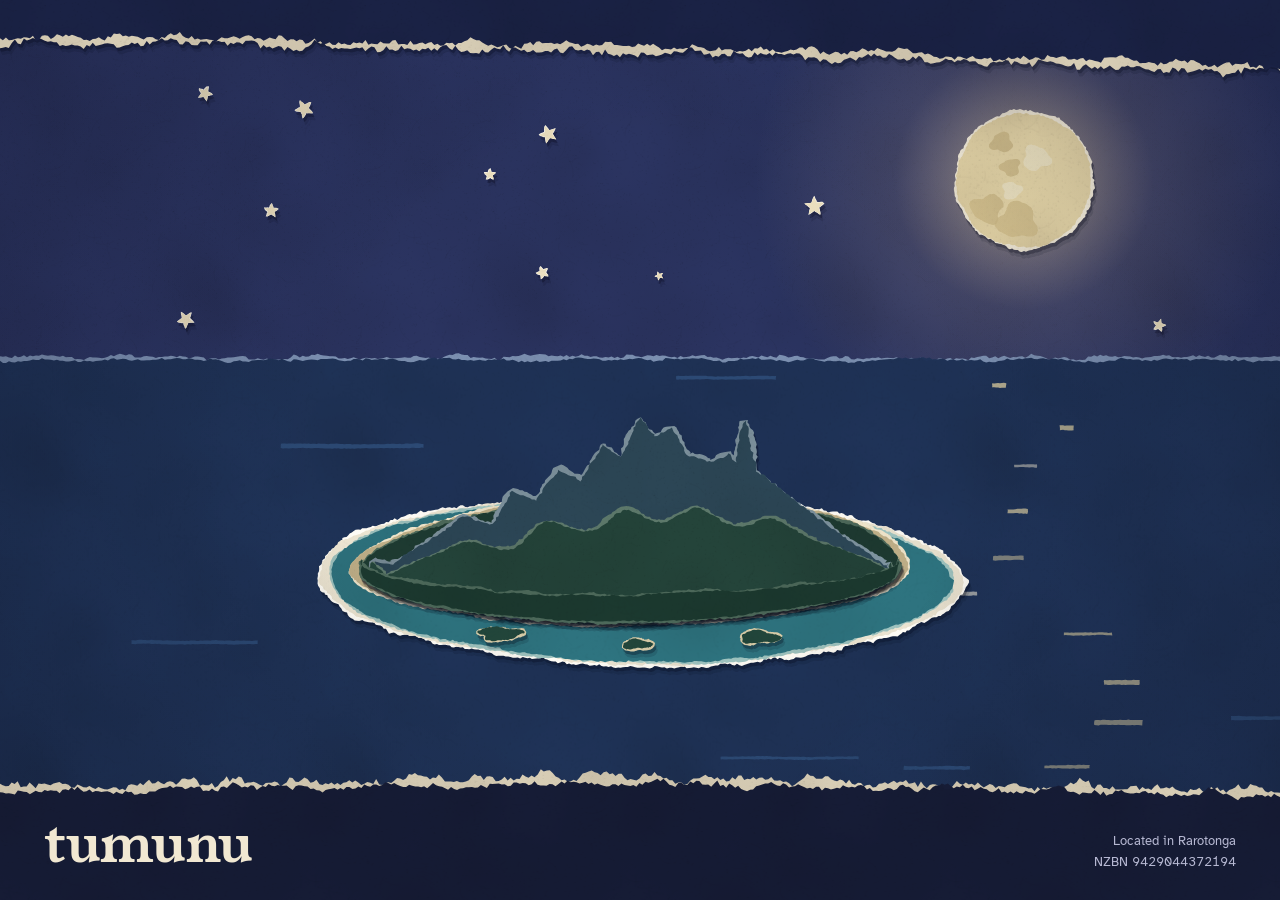
==== commit 5b612362: "new site" ====
--- a/index.html
+++ b/index.html
@@ -1,310 +1,40 @@
-<!DOCTYPE html>
-<html lang="en-NZ">
+<!doctype html>
+<html lang="en">
 <head>
 <meta charset="utf-8">
-<meta name="viewport" content="width=device-width, initial-scale=1.0">
-<title>Tumunu Collective — Six trades. One circle.</title>
-<meta name="description" content="Tumunu Collective — a six-person collective based on Rarotonga with a Wellington arm. Building, AI &amp; software, digital delivery, fashion, craft, and inclusive arts education. Named lead for every job.">
+<meta name="viewport" content="width=device-width, initial-scale=1">
+<title>tumunu</title>
+<meta name="description" content="Located in Rarotonga.">
+<meta name="theme-color" content="#1A2245">
+<meta name="robots" content="index,follow">
 <link rel="canonical" href="https://tumunu.com/">
+<link rel="icon" href="/favicon.ico" sizes="any">
 <link rel="icon" type="image/svg+xml" href="/tumunu-favicon.svg">
 <link rel="icon" type="image/png" sizes="32x32" href="/favicon-32.png">
 <link rel="apple-touch-icon" href="/apple-touch-icon-180.png">
-<meta property="og:title" content="Tumunu Collective">
-<meta property="og:description" content="Six trades. One circle. Named lead for every job. Rarotonga ↔ Wellington.">
+<link rel="manifest" href="/site.webmanifest">
+<meta property="og:title" content="tumunu">
+<meta property="og:description" content="Located in Rarotonga.">
 <meta property="og:type" content="website">
 <meta property="og:url" content="https://tumunu.com/">
-<meta property="og:site_name" content="Tumunu Collective">
+<meta property="og:site_name" content="tumunu">
 <meta property="og:image" content="https://tumunu.com/og-image.jpg">
 <meta property="og:image:width" content="1200">
 <meta property="og:image:height" content="630">
-<meta name="theme-color" content="#14251F">
-<meta name="robots" content="index,follow">
+<meta property="og:image:alt" content="A paper-cut collage of Rarotonga at night under a full moon, with the word tumunu.">
+<meta name="twitter:card" content="summary_large_image">
 <link rel="preconnect" href="https://fonts.googleapis.com">
 <link rel="preconnect" href="https://fonts.gstatic.com" crossorigin>
-<link href="https://fonts.googleapis.com/css2?family=Bricolage+Grotesque:opsz,wght@12..96,400;12..96,600;12..96,800&family=Atkinson+Hyperlegible:ital,wght@0,400;0,700;1,400&family=IBM+Plex+Mono:wght@400;500&display=swap" rel="stylesheet">
-<style>
-  :root{
-    --paper:#F4F6F2;      /* sea-glass */
-    --ink:#14251F;        /* palm ink */
-    --lagoon:#0F7C74;     /* working colour */
-    --hibiscus:#D5484F;   /* one hot accent, used sparingly */
-    --husk:#8A6A45;       /* captions, hairlines */
-    --line:rgba(20,37,31,.18);
-    --max:68rem;
-  }
-  *{box-sizing:border-box;margin:0;padding:0}
-  html{scroll-behavior:smooth}
-  @media (prefers-reduced-motion:reduce){
-    html{scroll-behavior:auto}
-    *,*::before,*::after{animation:none!important;transition:none!important}
-  }
-  body{
-    background:var(--paper);color:var(--ink);
-    font-family:"Atkinson Hyperlegible",system-ui,sans-serif;
-    font-size:1.0625rem;line-height:1.6;
-    -webkit-font-smoothing:antialiased;
-  }
-  a{color:var(--lagoon);text-underline-offset:3px}
-  a:hover{color:var(--hibiscus)}
-  a:focus-visible,button:focus-visible{outline:3px solid var(--hibiscus);outline-offset:3px;border-radius:2px}
-  .skip{position:absolute;left:-999px;top:0;background:var(--ink);color:var(--paper);padding:.5rem 1rem;z-index:10}
-  .skip:focus{left:.5rem;top:.5rem}
-  .wrap{max-width:var(--max);margin:0 auto;padding:0 1.25rem}
-
-  /* ---------- header ---------- */
-  header{border-bottom:1px solid var(--line)}
-  .bar{display:flex;align-items:center;justify-content:space-between;padding:1rem 0;gap:1rem;flex-wrap:wrap}
-  .mark{display:flex;align-items:center;gap:.6rem;text-decoration:none;color:var(--ink)}
-  .mark img{flex:none;display:block}
-  .mark b{font-family:"Bricolage Grotesque",sans-serif;font-weight:800;font-size:1.15rem;letter-spacing:.01em}
-  .loc{font-family:"IBM Plex Mono",monospace;font-size:.78rem;color:var(--husk);letter-spacing:.06em}
-  nav a{margin-left:1.1rem;font-size:.95rem;text-decoration:none;color:var(--ink)}
-  nav a:hover{color:var(--hibiscus)}
-  @media(max-width:640px){nav{display:none}}
-
-  /* ---------- hero ---------- */
-  .hero{padding:4.5rem 0 3.5rem;display:grid;grid-template-columns:1.4fr 1fr;gap:3rem;align-items:center}
-  @media(max-width:820px){.hero{grid-template-columns:1fr;padding:3rem 0 2.5rem}}
-  .eyebrow{font-family:"IBM Plex Mono",monospace;font-size:.78rem;letter-spacing:.14em;text-transform:uppercase;color:var(--lagoon)}
-  h1{
-    font-family:"Bricolage Grotesque",sans-serif;font-weight:800;
-    font-size:clamp(2.6rem,7vw,4.6rem);line-height:1.02;
-    letter-spacing:-.015em;margin:.6rem 0 1.2rem;
-  }
-  h1 .turn{color:var(--lagoon)}
-  .lede{font-size:1.15rem;max-width:34rem}
-  .lede em{font-style:normal;border-bottom:2px solid var(--hibiscus)}
-  .hero-note{margin-top:1.4rem;font-size:.95rem;color:var(--husk);max-width:34rem}
-
-  /* the circle — signature element */
-  .ring{width:min(320px,80vw);margin:0 auto}
-  .ring svg{width:100%;height:auto;display:block}
-  .node{fill:var(--paper);stroke:var(--ink);stroke-width:2.5;transition:fill .2s}
-  .ring text{font-family:"IBM Plex Mono",monospace;font-size:8.5px;fill:var(--ink);letter-spacing:.05em}
-  .ring .vessel{fill:none;stroke:var(--husk);stroke-width:1.5;stroke-dasharray:4 5}
-  .node-g{cursor:default}
-  .node-g:hover .node{fill:var(--hibiscus)}
-
-  /* ---------- sections ---------- */
-  section{padding:3.5rem 0;border-top:1px solid var(--line)}
-  h2{font-family:"Bricolage Grotesque",sans-serif;font-weight:800;font-size:clamp(1.6rem,3.4vw,2.2rem);letter-spacing:-.01em;margin-bottom:.4rem}
-  .sub{color:var(--husk);margin-bottom:2rem;max-width:38rem}
-
-  /* what we do */
-  .lines{display:grid;grid-template-columns:repeat(auto-fit,minmax(15rem,1fr));gap:1px;background:var(--line);border:1px solid var(--line)}
-  .line-card{background:var(--paper);padding:1.5rem 1.4rem}
-  .line-card h3{font-family:"Bricolage Grotesque",sans-serif;font-weight:600;font-size:1.15rem;margin-bottom:.5rem}
-  .line-card p{font-size:.95rem}
-  .line-tag{font-family:"IBM Plex Mono",monospace;font-size:.72rem;letter-spacing:.12em;text-transform:uppercase;color:var(--lagoon);display:block;margin-bottom:.6rem}
-
-  /* circle / members */
-  .members{display:grid;grid-template-columns:repeat(auto-fit,minmax(17rem,1fr));gap:1.4rem}
-  .member{border:1px solid var(--line);padding:1.4rem;background:#fff9}
-  .member h3{font-family:"Bricolage Grotesque",sans-serif;font-weight:600;font-size:1.05rem}
-  .member .role{font-family:"IBM Plex Mono",monospace;font-size:.72rem;letter-spacing:.1em;text-transform:uppercase;color:var(--husk);display:block;margin:.15rem 0 .7rem}
-  .member p{font-size:.93rem}
-  .member .cred{margin-top:.7rem;font-family:"IBM Plex Mono",monospace;font-size:.75rem;color:var(--lagoon)}
-
-  /* how we work */
-  .rules{list-style:none;max-width:44rem}
-  .rules li{padding:.9rem 0;border-bottom:1px dashed var(--line);display:flex;gap:.9rem;align-items:baseline}
-  .rules li::before{content:"●";color:var(--hibiscus);font-size:.6rem;flex:none;transform:translateY(-2px)}
-
-  /* proof */
-  .proof{font-family:"IBM Plex Mono",monospace;font-size:.88rem}
-  .proof dt{color:var(--husk);text-transform:uppercase;letter-spacing:.1em;font-size:.72rem;margin-top:1.1rem}
-  .proof dd{margin:.15rem 0 0}
-
-  /* contact */
-  .contact{background:var(--ink);color:var(--paper)}
-  .contact h2{color:var(--paper)}
-  .contact a{color:#7FD6CE}
-  .contact a:hover{color:#F2A9AC}
-  .contact .email{font-family:"Bricolage Grotesque",sans-serif;font-weight:600;font-size:clamp(1.3rem,3.5vw,2rem);display:inline-block;margin:.8rem 0 1rem;text-decoration:none;border-bottom:2px solid var(--hibiscus)}
-  .contact p.small{font-size:.9rem;opacity:.8;max-width:36rem}
-  .contact-grid{display:grid;grid-template-columns:1fr auto;gap:3rem;align-items:center}
-  .contact .badge{width:220px;height:auto;opacity:.9}
-  @media(max-width:820px){.contact-grid{grid-template-columns:1fr;gap:2rem}.contact .badge{width:140px}}
-
-  footer{padding:1.6rem 0;font-family:"IBM Plex Mono",monospace;font-size:.75rem;color:var(--husk);display:flex;justify-content:space-between;flex-wrap:wrap;gap:.5rem}
-</style>
+<link href="https://fonts.googleapis.com/css2?family=Young+Serif&family=Atkinson+Hyperlegible:wght@400;700&display=swap" rel="stylesheet">
+<link rel="stylesheet" href="/style.css">
+<script src="/scene.js" defer></script>
 </head>
 <body>
-<a class="skip" href="#main">Skip to content</a>
+<canvas id="scene" role="img" aria-label="A paper-cut collage of Rarotonga at night: the island ringed by its lagoon and reef, and a full moon over the ocean."></canvas>
+<footer id="foot">
+  <h1>tumunu</h1>
+  <p class="meta"><span>Located in Rarotonga</span><span>NZBN 9429044372194</span></p>
+</footer>
 
-<header>
-  <div class="wrap bar">
-    <a class="mark" href="#top" aria-label="Tumunu Collective home">
-      <img src="/brand/tumunu-mark.svg" width="34" height="34" alt="">
-      <b>Tumunu Collective</b>
-    </a>
-    <span class="loc">RAR&nbsp;↔&nbsp;WLG</span>
-    <nav aria-label="Main">
-      <a href="#work">What we do</a>
-      <a href="#circle">The circle</a>
-      <a href="#how">How we work</a>
-      <a href="#proof">Proof</a>
-      <a href="#contact">Contact</a>
-    </nav>
-  </div>
-</header>
-
-<main id="main">
-  <!-- HERO -->
-  <div class="wrap hero" id="top">
-    <div>
-      <span class="eyebrow">Rarotonga ↔ Wellington</span>
-      <h1>Six trades.<br>One circle.<br><span class="turn">Each takes a turn.</span></h1>
-      <p class="lede">A <em>tumunu</em> is the hollowed palm the village circle gathers around — everyone contributes, one person serves at a time, and the circle holds them to it. That is how we work: small, accountable teams across <strong>project delivery, building, digital &amp; AI, inclusive education, fashion, and craft</strong>.</p>
-      <p class="hero-note">No big-agency layer. Four of the circle live on Rarotonga; two hold Wellington. Clear scope, named responsibility, professional standards.</p>
-    </div>
-    <div class="ring" role="img" aria-label="Diagram of six practices arranged in a circle: Build, AI and Research, Delivery, Fashion, Craft, Teach">
-      <svg viewBox="0 0 240 240">
-        <circle class="vessel" cx="120" cy="120" r="78"/>
-        <image href="/brand/tumunu-mark.svg" x="92" y="92" width="56" height="56"/>
-        <g class="node-g"><circle class="node" cx="120" cy="34" r="9"/><text x="120" y="18" text-anchor="middle">BUILD</text></g>
-        <g class="node-g"><circle class="node" cx="195" cy="77" r="9"/><text x="197" y="66" text-anchor="middle">AI/RESEARCH</text></g>
-        <g class="node-g"><circle class="node" cx="195" cy="163" r="9"/><text x="197" y="186" text-anchor="middle">DELIVERY</text></g>
-        <g class="node-g"><circle class="node" cx="120" cy="206" r="9"/><text x="120" y="228" text-anchor="middle">FASHION</text></g>
-        <g class="node-g"><circle class="node" cx="45" cy="163" r="9"/><text x="43" y="186" text-anchor="middle">CRAFT</text></g>
-        <g class="node-g"><circle class="node" cx="45" cy="77" r="9"/><text x="43" y="66" text-anchor="middle">TEACH</text></g>
-      </svg>
-    </div>
-  </div>
-
-  <!-- WHAT WE DO -->
-  <section id="work">
-    <div class="wrap">
-      <h2>What we do</h2>
-      <p class="sub">Project delivery is the spine; five trades stand behind it. Every engagement is quoted, scoped, and led by a named member.</p>
-      <div class="lines">
-        <div class="line-card">
-          <span class="line-tag">Deliver</span>
-          <h3>Project management &amp; funded delivery</h3>
-          <p>End-to-end delivery of funded projects in the Cook Islands and NZ: workplans, procurement, risk, and donor-standard reporting, directed by an experienced digital transformation project manager.</p>
-        </div>
-        <div class="line-card">
-          <span class="line-tag">Build</span>
-          <h3>Building &amp; site work (NZ)</h3>
-          <p>Carpentry, renovations, and delivery support by a qualified NZ carpenter and Licensed Building Practitioner. Restricted building work signed off properly.</p>
-        </div>
-        <div class="line-card">
-          <span class="line-tag">Digital</span>
-          <h3>AI, software &amp; live monitoring</h3>
-          <p>Applied AI, research-grade analysis, and digital monitoring &amp; evaluation — geotagged evidence, asset registers, and dashboards that make delivery data available while the work happens.</p>
-        </div>
-        <div class="line-card">
-          <span class="line-tag">Create</span>
-          <h3>Fashion &amp; craft</h3>
-          <p>Original garments and made-to-order pieces from an emerging designer, alongside handmade craft and commissioned artwork rooted in Pacific making traditions.</p>
-        </div>
-        <div class="line-card">
-          <span class="line-tag">Teach</span>
-          <h3>Inclusive arts education</h3>
-          <p>Performing-arts workshops and creative programmes designed for disabled and mixed-ability learners. Simple rubrics, real-world training, handover that sticks.</p>
-        </div>
-      </div>
-    </div>
-  </section>
-
-  <!-- THE CIRCLE -->
-  <section id="circle">
-    <div class="wrap">
-      <h2>The circle</h2>
-      <p class="sub">Six members. We name the lead on every job — no collective fog. Individual identities shared on engagement.</p>
-      <div class="members">
-        <article class="member">
-          <h3>The Builder</h3>
-          <span class="role">Carpentry · Site delivery</span>
-          <p>Qualified NZ carpenter and Licensed Building Practitioner. Leads all building and site work.</p>
-          <p class="cred">NZ LBP · BP158180</p>
-        </article>
-        <article class="member">
-          <h3>The Researcher</h3>
-          <span class="role">AI · Software · Analysis</span>
-          <p>Experienced researcher completing a Master of IT specialising in artificial intelligence. Leads AI, tooling, and research work. Open repos where possible.</p>
-          <p class="cred">github.com/tumunu</p>
-        </article>
-        <article class="member">
-          <h3>The Deliverer</h3>
-          <span class="role">Digital transformation · PM</span>
-          <p>Digital transformation project manager. Leads planning, coordination, risk, and stakeholder alignment across every engagement.</p>
-        </article>
-        <article class="member">
-          <h3>The Designer</h3>
-          <span class="role">Fashion</span>
-          <p>Up-and-coming fashion designer. Leads garment design, made-to-order pieces, and seasonal drops.</p>
-        </article>
-        <article class="member">
-          <h3>The Maker</h3>
-          <span class="role">Art &amp; craft</span>
-          <p>Arts and craft expert. Leads handmade goods, commissions, and market production.</p>
-        </article>
-        <article class="member">
-          <h3>The Teacher</h3>
-          <span class="role">Performing arts · Inclusive education</span>
-          <p>Performing-arts graduate with experience teaching disabled learners. Leads workshops, programmes, and community sessions.</p>
-        </article>
-      </div>
-    </div>
-  </section>
-
-  <!-- HOW WE WORK -->
-  <section id="how">
-    <div class="wrap">
-      <h2>How we work</h2>
-      <ul class="rules">
-        <li>Named lead for every job — the circle knows who is serving.</li>
-        <li>Scope, terms, and constraints agreed before we commit.</li>
-        <li>Evidence-first: credentials, repos, photos, and references on request.</li>
-        <li>Contracting party stated per project (individual or entity as appropriate).</li>
-        <li>Accessible by default — in our teaching, our tools, and this website.</li>
-        <li>We take only what we can deliver well.</li>
-      </ul>
-    </div>
-  </section>
-
-  <!-- PROOF -->
-  <section id="proof">
-    <div class="wrap">
-      <h2>Proof / verification</h2>
-      <p class="sub">Check us before you contact us. We prefer it that way.</p>
-      <dl class="proof">
-        <dt>NZ Business Number</dt>
-        <dd><a href="https://www.nzbn.govt.nz/">NZBN 9429044372194 — search the public register</a></dd>
-        <dt>NZ Licensed Building Practitioner</dt>
-        <dd><a href="https://kete-lbp.mbie.govt.nz/advanced-building-practitioner-search/">BP158180 — verify on the MBIE public register</a></dd>
-        <dt>Code</dt>
-        <dd><a href="https://github.com/tumunu">github.com/tumunu</a></dd>
-        <dt>Work in progress</dt>
-        <dd><a href="https://www.instagram.com/ivebuilt/">instagram.com/ivebuilt</a></dd>
-        <dt>Out here</dt>
-        <dd><a href="https://www.youtube.com/@OutHereWalking">youtube.com/@OutHereWalking</a> — quiet, everyday walks from both ends of the circle: an NZ coastal track most mornings, sometimes the back roads of Rarotonga. No talking, no music, no rush. The written fortnights live at <a href="https://www.youtube.com/@NotesFromTheWalk">@NotesFromTheWalk</a>.</dd>
-        <dt>Search</dt>
-        <dd>"Tumunu Collective Wellington"</dd>
-      </dl>
-    </div>
-  </section>
-
-  <!-- CONTACT -->
-  <section id="contact" class="contact">
-    <div class="wrap contact-grid">
-      <div>
-        <h2>Bring us a job</h2>
-        <p>Tell us what needs delivering and where — a job, a programme, or a grant that needs a resident delivery partner. We reply in writing with the named lead, or we tell you it's not for us.</p>
-        <a class="email" href="mailto:info@tumunu.com">info@tumunu.com</a>
-        <p class="small">No unsolicited sales or agencies. Serious enquiries from the Cook Islands, Wellington, and wider Aotearoa welcome.</p>
-      </div>
-      <img class="badge" src="/brand/tumunu-badge-light.svg" width="220" height="220" alt="">
-    </div>
-  </section>
-</main>
-
-<footer>
-  <div class="wrap" style="display:flex;justify-content:space-between;flex-wrap:wrap;gap:.5rem">
-    <span>© Tumunu Collective</span>
-    <span>Professional standards, unconventional structure.</span>
-  </div>
-</footer>
 </body>
 </html>
--- a/style.css
+++ b/style.css
@@ -0,0 +1,55 @@
+/* tumunu.com — page styles. The scene itself is drawn by scene.js. */
+
+:root {
+  --night: #2B3461;
+  --cream: #F1E8D2;
+  --dusk: #B6B8D2;
+}
+* { box-sizing: border-box; margin: 0; }
+html, body { height: 100%; }
+body {
+  background: var(--night);
+  color: var(--cream);
+  font-family: "Atkinson Hyperlegible", system-ui, sans-serif;
+  overflow: hidden;
+  -webkit-font-smoothing: antialiased;
+}
+canvas {
+  position: fixed;
+  inset: 0;
+  width: 100%;
+  height: 100%;
+  display: block;
+}
+footer {
+  position: fixed;
+  left: 0; right: 0; bottom: 0;
+  z-index: 1;
+  display: flex;
+  justify-content: space-between;
+  align-items: flex-end;
+  gap: 10px 24px;
+  padding: 20px clamp(16px, 4vw, 44px) clamp(18px, 3.2vh, 32px);
+}
+h1 {
+  font-family: "Young Serif", Georgia, serif;
+  font-weight: 400;
+  font-size: clamp(32px, 4.2vw, 52px);
+  line-height: 1;
+  letter-spacing: -0.005em;
+  color: var(--cream);
+}
+.meta {
+  display: flex;
+  flex-direction: column;
+  align-items: flex-end;
+  gap: 3px;
+  font-size: 13px;
+  line-height: 1.4;
+  color: var(--dusk);
+  font-variant-numeric: tabular-nums;
+}
+@media (max-width: 560px) {
+  footer { flex-direction: column; align-items: center; text-align: center; }
+  .meta { align-items: center; }
+}
